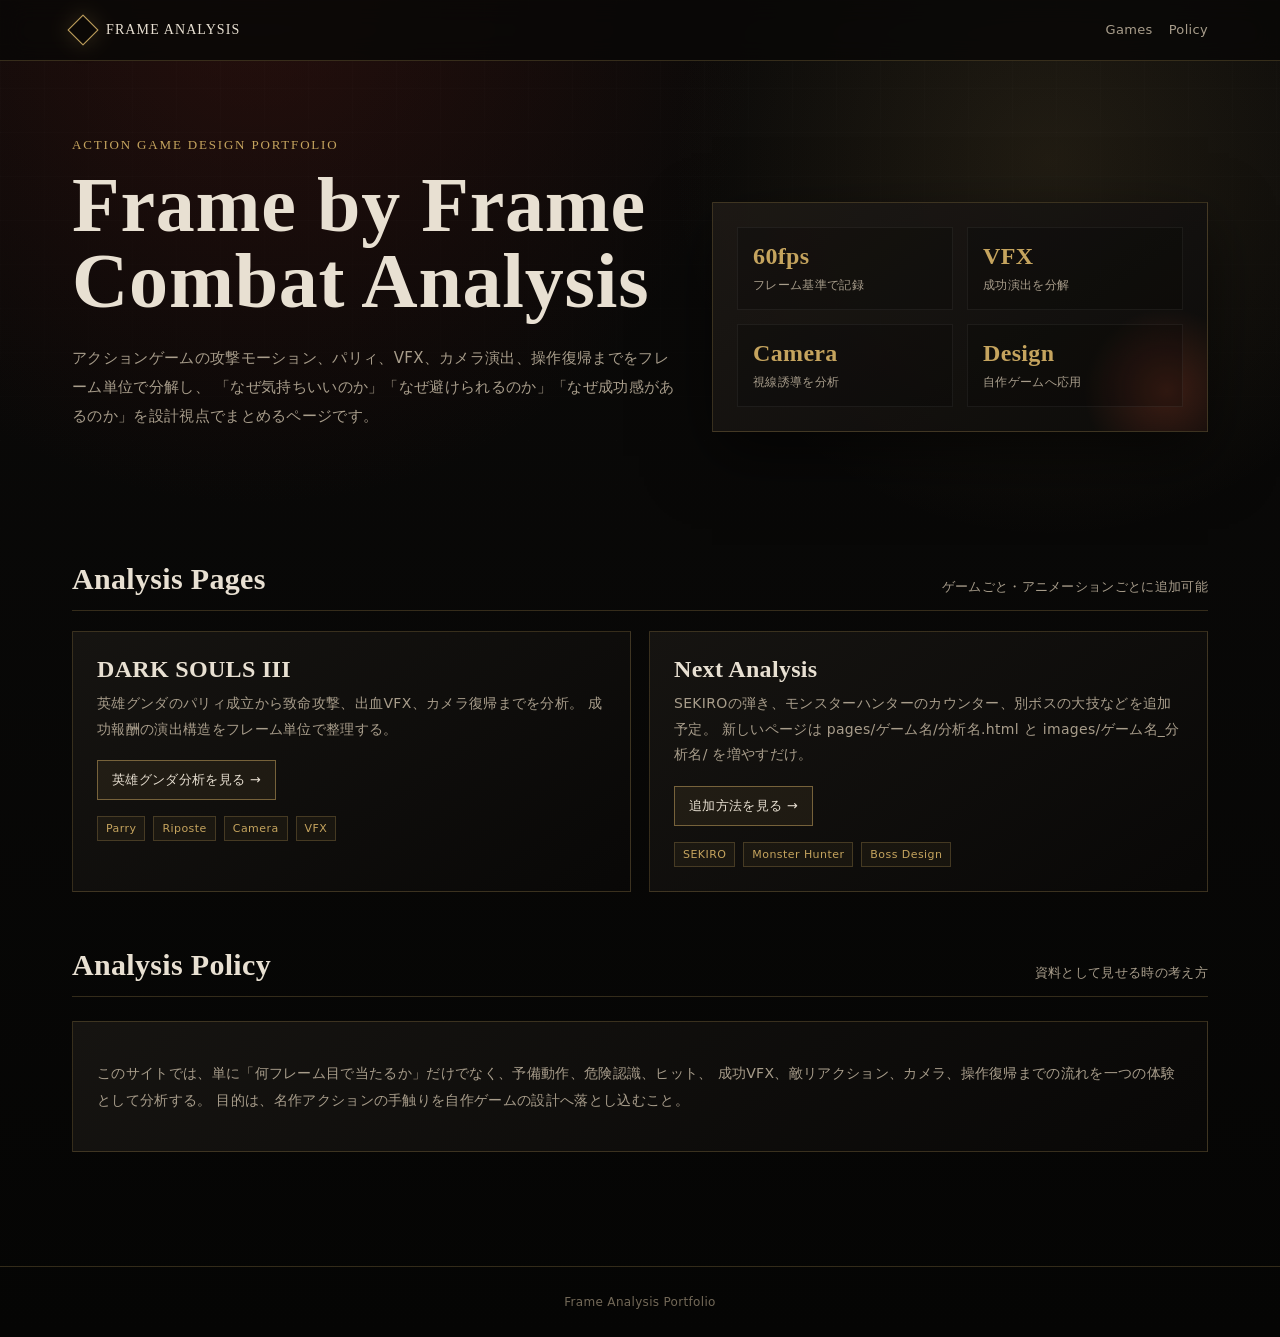
==== index.html @ ce4fad49 "first commit" ====
<!doctype html>
<html lang="ja">
<head>
  <meta charset="utf-8">
  <meta name="viewport" content="width=device-width, initial-scale=1">
  <title>Action Game Frame Analysis</title>
  <meta name="description" content="アクションゲームの攻撃・パリィ・VFX・カメラ演出をフレーム単位で分析するポートフォリオ。">
  <link rel="stylesheet" href="assets/css/style.css">
</head>
<body>
  <header class="site-header">
    <div class="header-inner">
      <a class="brand" href="index.html"><span class="brand-mark"></span><span>Frame Analysis</span></a>
      <nav class="nav">
        <a href="#games">Games</a>
        <a href="#policy">Policy</a>
      </nav>
    </div>
  </header>

  <section class="hero">
    <div>
      <div class="eyebrow">Action Game Design Portfolio</div>
      <h1>Frame by Frame<br>Combat Analysis</h1>
      <p class="hero-lead">
        アクションゲームの攻撃モーション、パリィ、VFX、カメラ演出、操作復帰までをフレーム単位で分解し、
        「なぜ気持ちいいのか」「なぜ避けられるのか」「なぜ成功感があるのか」を設計視点でまとめるページです。
      </p>
    </div>
    <aside class="hero-card">
      <div class="stat-grid">
        <div class="stat"><strong>60fps</strong><span>フレーム基準で記録</span></div>
        <div class="stat"><strong>VFX</strong><span>成功演出を分解</span></div>
        <div class="stat"><strong>Camera</strong><span>視線誘導を分析</span></div>
        <div class="stat"><strong>Design</strong><span>自作ゲームへ応用</span></div>
      </div>
    </aside>
  </section>

  <main class="main">
    <div class="section-head" id="games">
      <h2>Analysis Pages</h2>
      <p>ゲームごと・アニメーションごとに追加可能</p>
    </div>

    <div class="game-grid">
      <article class="game-card">
        <h3>DARK SOULS III</h3>
        <p>
          英雄グンダのパリィ成立から致命攻撃、出血VFX、カメラ復帰までを分析。
          成功報酬の演出構造をフレーム単位で整理する。
        </p>
        <a class="button" href="pages/ds3/gundyr-parry.html">英雄グンダ分析を見る →</a>
        <div class="tag-row">
          <span class="tag">Parry</span>
          <span class="tag">Riposte</span>
          <span class="tag">Camera</span>
          <span class="tag">VFX</span>
        </div>
      </article>

      <article class="game-card">
        <h3>Next Analysis</h3>
        <p>
          SEKIROの弾き、モンスターハンターのカウンター、別ボスの大技などを追加予定。
          新しいページは pages/ゲーム名/分析名.html と images/ゲーム名_分析名/ を増やすだけ。
        </p>
        <a class="button" href="README.md">追加方法を見る →</a>
        <div class="tag-row">
          <span class="tag">SEKIRO</span>
          <span class="tag">Monster Hunter</span>
          <span class="tag">Boss Design</span>
        </div>
      </article>
    </div>

    <div class="section-head" id="policy">
      <h2>Analysis Policy</h2>
      <p>資料として見せる時の考え方</p>
    </div>

    <div class="summary-panel">
      <p>
        このサイトでは、単に「何フレーム目で当たるか」だけでなく、予備動作、危険認識、ヒット、
        成功VFX、敵リアクション、カメラ、操作復帰までの流れを一つの体験として分析する。
        目的は、名作アクションの手触りを自作ゲームの設計へ落とし込むこと。
      </p>
    </div>
  </main>

  <footer class="footer">
    Frame Analysis Portfolio
  </footer>
  <script src="assets/js/main.js"></script>
</body>
</html>
---- assets/css/style.css ----
:root {
  --bg: #090807;
  --bg-soft: #11100e;
  --panel: #171512;
  --panel-2: #1e1a16;
  --line: rgba(197, 164, 94, .24);
  --line-strong: rgba(197, 164, 94, .52);
  --text: #e8e0d2;
  --muted: #a89d8b;
  --faint: #736958;
  --gold: #c5a45e;
  --ember: #b44a2c;
  --red: #6f1e18;
  --shadow: rgba(0,0,0,.55);
  --max: 1180px;
}

* {
  box-sizing: border-box;
}

html {
  scroll-behavior: smooth;
}

body {
  margin: 0;
  background:
    radial-gradient(circle at 20% 0%, rgba(111, 30, 24, .26), transparent 30%),
    radial-gradient(circle at 82% 12%, rgba(197, 164, 94, .12), transparent 24%),
    linear-gradient(180deg, #0b0a09 0%, #050504 100%);
  color: var(--text);
  font-family:
    "Yu Gothic", "Yu Gothic UI", "Hiragino Kaku Gothic ProN",
    "Meiryo", system-ui, -apple-system, BlinkMacSystemFont, sans-serif;
  letter-spacing: .02em;
}

body::before {
  content: "";
  position: fixed;
  inset: 0;
  pointer-events: none;
  background:
    linear-gradient(rgba(255,255,255,.018) 1px, transparent 1px),
    linear-gradient(90deg, rgba(255,255,255,.014) 1px, transparent 1px);
  background-size: 44px 44px;
  mask-image: linear-gradient(to bottom, rgba(0,0,0,.75), transparent 80%);
}

a {
  color: inherit;
  text-decoration: none;
}

img {
  display: block;
  width: 100%;
  height: auto;
}

.site-header {
  position: sticky;
  top: 0;
  z-index: 20;
  border-bottom: 1px solid var(--line);
  background: rgba(9, 8, 7, .84);
  backdrop-filter: blur(12px);
}

.header-inner {
  max-width: var(--max);
  margin: 0 auto;
  padding: 14px 22px;
  display: flex;
  align-items: center;
  justify-content: space-between;
  gap: 18px;
}

.brand {
  display: flex;
  align-items: center;
  gap: 12px;
  font-family: Georgia, "Times New Roman", serif;
  letter-spacing: .08em;
  text-transform: uppercase;
  font-size: 14px;
}

.brand-mark {
  width: 22px;
  height: 22px;
  border: 1px solid var(--gold);
  transform: rotate(45deg);
  box-shadow: 0 0 22px rgba(197, 164, 94, .22);
}

.nav {
  display: flex;
  gap: 16px;
  color: var(--muted);
  font-size: 13px;
}

.nav a {
  padding: 8px 0;
  border-bottom: 1px solid transparent;
}

.nav a:hover {
  color: var(--text);
  border-color: var(--gold);
}

.hero {
  max-width: var(--max);
  margin: 0 auto;
  padding: 76px 22px 48px;
  display: grid;
  grid-template-columns: 1.1fr .9fr;
  gap: 34px;
  align-items: end;
}

.eyebrow {
  color: var(--gold);
  text-transform: uppercase;
  font-family: Georgia, "Times New Roman", serif;
  letter-spacing: .14em;
  font-size: 13px;
  margin-bottom: 14px;
}

h1, h2, h3 {
  margin: 0;
  font-weight: 700;
}

h1 {
  font-family: Georgia, "Times New Roman", serif;
  font-size: clamp(38px, 7vw, 78px);
  line-height: .98;
  letter-spacing: .01em;
}

.hero-lead {
  margin: 24px 0 0;
  color: var(--muted);
  line-height: 1.95;
  max-width: 650px;
  font-size: 15px;
}

.hero-card {
  border: 1px solid var(--line);
  background:
    linear-gradient(145deg, rgba(30, 26, 22, .92), rgba(12, 11, 10, .92));
  padding: 24px;
  box-shadow: 0 24px 60px var(--shadow);
  position: relative;
  overflow: hidden;
}

.hero-card::after {
  content: "";
  position: absolute;
  right: -50px;
  bottom: -50px;
  width: 180px;
  height: 180px;
  background: radial-gradient(circle, rgba(180, 74, 44, .28), transparent 65%);
}

.stat-grid {
  display: grid;
  grid-template-columns: 1fr 1fr;
  gap: 14px;
  position: relative;
  z-index: 1;
}

.stat {
  padding: 15px;
  border: 1px solid rgba(255,255,255,.06);
  background: rgba(0,0,0,.22);
}

.stat strong {
  display: block;
  font-family: Georgia, "Times New Roman", serif;
  color: var(--gold);
  font-size: 24px;
  margin-bottom: 4px;
}

.stat span {
  color: var(--muted);
  font-size: 12px;
}

.main {
  max-width: var(--max);
  margin: 0 auto;
  padding: 26px 22px 90px;
}

.section-head {
  display: flex;
  align-items: end;
  justify-content: space-between;
  gap: 20px;
  margin: 56px 0 20px;
  border-bottom: 1px solid var(--line);
  padding-bottom: 14px;
}

.section-head h2 {
  font-family: Georgia, "Times New Roman", serif;
  font-size: 30px;
}

.section-head p {
  margin: 0;
  color: var(--muted);
  font-size: 13px;
}

.game-grid {
  display: grid;
  grid-template-columns: repeat(2, minmax(0, 1fr));
  gap: 18px;
}

.game-card {
  border: 1px solid var(--line);
  background: linear-gradient(145deg, rgba(23,21,18,.95), rgba(9,8,7,.95));
  padding: 24px;
  transition: transform .18s ease, border-color .18s ease, background .18s ease;
}

.game-card:hover {
  transform: translateY(-2px);
  border-color: var(--line-strong);
  background: linear-gradient(145deg, rgba(32,27,21,.98), rgba(10,9,8,.98));
}

.game-card h3 {
  font-family: Georgia, "Times New Roman", serif;
  font-size: 24px;
  margin-bottom: 8px;
}

.game-card p {
  color: var(--muted);
  line-height: 1.85;
  margin: 0 0 18px;
  font-size: 14px;
}

.tag-row {
  display: flex;
  flex-wrap: wrap;
  gap: 8px;
  margin: 16px 0 0;
}

.tag {
  border: 1px solid rgba(197,164,94,.25);
  color: var(--gold);
  background: rgba(197,164,94,.06);
  font-size: 11px;
  padding: 5px 8px;
  letter-spacing: .04em;
}

.button {
  display: inline-flex;
  align-items: center;
  gap: 8px;
  color: var(--text);
  border: 1px solid var(--line-strong);
  padding: 10px 14px;
  background: rgba(197,164,94,.08);
  font-size: 13px;
}

.button:hover {
  background: rgba(197,164,94,.14);
}

.breadcrumb {
  max-width: var(--max);
  margin: 0 auto;
  padding: 20px 22px 0;
  color: var(--faint);
  font-size: 12px;
}

.breadcrumb a {
  color: var(--muted);
}

.page-title {
  max-width: var(--max);
  margin: 0 auto;
  padding: 52px 22px 32px;
}

.page-title h1 {
  max-width: 980px;
}

.page-summary {
  margin-top: 22px;
  color: var(--muted);
  line-height: 1.95;
  max-width: 860px;
}

.summary-panel {
  border: 1px solid var(--line);
  background: linear-gradient(145deg, rgba(23,21,18,.95), rgba(9,8,7,.94));
  padding: 24px;
  margin: 24px 0;
}

.summary-panel h2 {
  font-family: Georgia, "Times New Roman", serif;
  font-size: 26px;
  margin-bottom: 14px;
}

.summary-panel p,
.summary-panel li {
  color: var(--muted);
  line-height: 1.9;
  font-size: 14px;
}

.summary-panel ul {
  margin: 12px 0 0;
  padding-left: 20px;
}

.timeline-nav {
  display: flex;
  flex-wrap: wrap;
  gap: 8px;
  margin: 20px 0 34px;
}

.timeline-nav a {
  color: var(--muted);
  border: 1px solid var(--line);
  padding: 8px 10px;
  font-size: 12px;
  background: rgba(0,0,0,.2);
}

.timeline-nav a:hover {
  color: var(--text);
  border-color: var(--gold);
}

.analysis-section {
  margin-top: 56px;
}

.analysis-section > h2 {
  font-family: Georgia, "Times New Roman", serif;
  font-size: 32px;
  padding-bottom: 14px;
  border-bottom: 1px solid var(--line);
}

.section-lead {
  color: var(--muted);
  line-height: 1.9;
  max-width: 900px;
  margin: 14px 0 24px;
  font-size: 14px;
}

.frame-list {
  display: grid;
  gap: 18px;
}

.frame-card {
  display: grid;
  grid-template-columns: 1.15fr .85fr;
  gap: 0;
  border: 1px solid var(--line);
  background: rgba(13,12,10,.88);
  box-shadow: 0 18px 45px rgba(0,0,0,.28);
}

.frame-card:nth-child(even) {
  grid-template-columns: .85fr 1.15fr;
}

.frame-card:nth-child(even) .frame-image {
  order: 2;
}

.frame-card:nth-child(even) .frame-text {
  order: 1;
}

.frame-image {
  background: #020202;
  min-height: 260px;
  display: flex;
  align-items: center;
}

.frame-image img {
  aspect-ratio: 16 / 9;
  object-fit: cover;
  border-right: 1px solid rgba(255,255,255,.06);
}

.frame-card:nth-child(even) .frame-image img {
  border-right: none;
  border-left: 1px solid rgba(255,255,255,.06);
}

.frame-text {
  padding: 22px;
  display: flex;
  flex-direction: column;
  justify-content: center;
}

.frame-no {
  color: var(--gold);
  font-family: Georgia, "Times New Roman", serif;
  letter-spacing: .08em;
  font-size: 14px;
  margin-bottom: 8px;
}

.frame-text h3 {
  font-size: 22px;
  margin-bottom: 10px;
}

.frame-text p {
  color: var(--muted);
  line-height: 1.85;
  margin: 0;
  font-size: 14px;
}

.frame-meta {
  margin-top: 16px;
  color: var(--faint);
  font-size: 11px;
  word-break: break-all;
}

.note-box {
  border-left: 2px solid var(--gold);
  background: rgba(197,164,94,.06);
  padding: 16px 18px;
  margin: 24px 0;
  color: var(--muted);
  line-height: 1.9;
  font-size: 14px;
}

.compare-table {
  width: 100%;
  border-collapse: collapse;
  margin: 22px 0;
  overflow: hidden;
  border: 1px solid var(--line);
  font-size: 14px;
}

.compare-table th,
.compare-table td {
  border-bottom: 1px solid rgba(197,164,94,.14);
  padding: 12px 14px;
  vertical-align: top;
}

.compare-table th {
  text-align: left;
  color: var(--gold);
  background: rgba(197,164,94,.08);
  font-weight: 700;
}

.compare-table td {
  color: var(--muted);
}

.footer {
  border-top: 1px solid var(--line);
  padding: 28px 22px;
  color: var(--faint);
  text-align: center;
  font-size: 12px;
}

@media (max-width: 860px) {
  .hero {
    grid-template-columns: 1fr;
    padding-top: 50px;
  }

  .game-grid,
  .frame-card,
  .frame-card:nth-child(even) {
    grid-template-columns: 1fr;
  }

  .frame-card:nth-child(even) .frame-image,
  .frame-card:nth-child(even) .frame-text {
    order: initial;
  }

  .frame-image img,
  .frame-card:nth-child(even) .frame-image img {
    border: none;
  }

  .section-head {
    align-items: start;
    flex-direction: column;
  }

  .nav {
    display: none;
  }
}
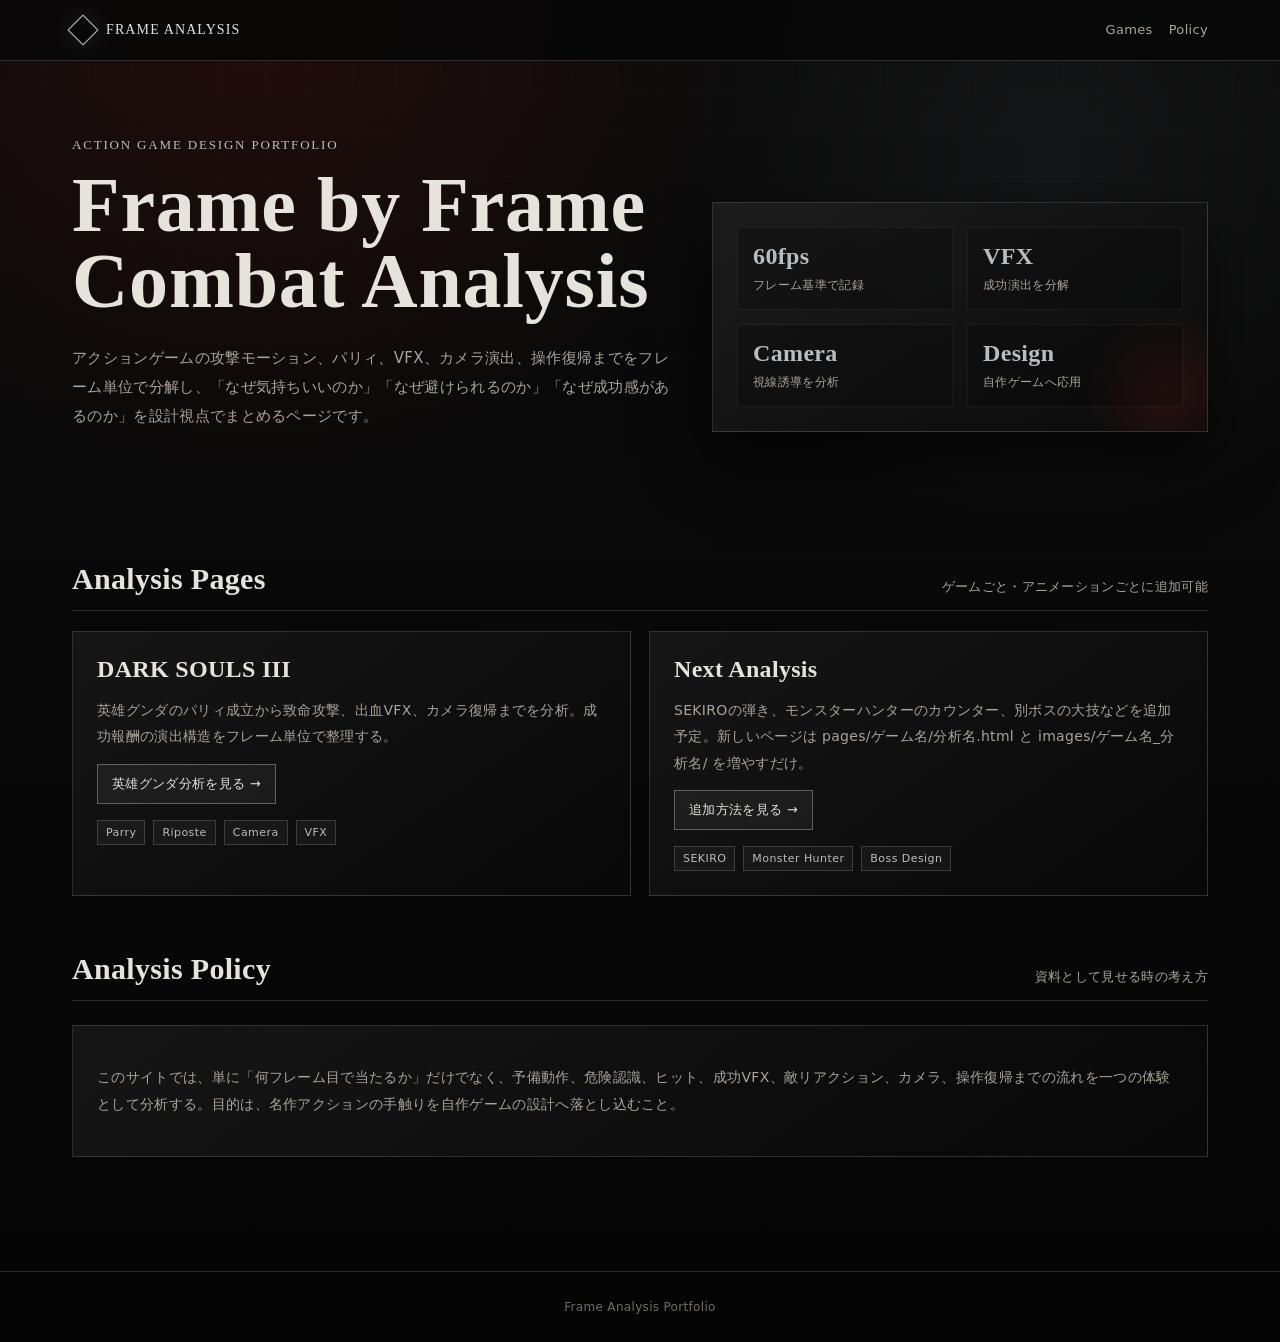
==== commit fe687ab5: "UI大幅変更" ====
--- a/index.html
+++ b/index.html
@@ -1,96 +1,25 @@
 <!doctype html>
 <html lang="ja">
 <head>
-  <meta charset="utf-8">
-  <meta name="viewport" content="width=device-width, initial-scale=1">
+  <meta charset="utf-8"><meta name="viewport" content="width=device-width, initial-scale=1">
   <title>Action Game Frame Analysis</title>
   <meta name="description" content="アクションゲームの攻撃・パリィ・VFX・カメラ演出をフレーム単位で分析するポートフォリオ。">
   <link rel="stylesheet" href="assets/css/style.css">
 </head>
 <body>
-  <header class="site-header">
-    <div class="header-inner">
-      <a class="brand" href="index.html"><span class="brand-mark"></span><span>Frame Analysis</span></a>
-      <nav class="nav">
-        <a href="#games">Games</a>
-        <a href="#policy">Policy</a>
-      </nav>
-    </div>
-  </header>
-
-  <section class="hero">
-    <div>
-      <div class="eyebrow">Action Game Design Portfolio</div>
-      <h1>Frame by Frame<br>Combat Analysis</h1>
-      <p class="hero-lead">
-        アクションゲームの攻撃モーション、パリィ、VFX、カメラ演出、操作復帰までをフレーム単位で分解し、
-        「なぜ気持ちいいのか」「なぜ避けられるのか」「なぜ成功感があるのか」を設計視点でまとめるページです。
-      </p>
-    </div>
-    <aside class="hero-card">
-      <div class="stat-grid">
-        <div class="stat"><strong>60fps</strong><span>フレーム基準で記録</span></div>
-        <div class="stat"><strong>VFX</strong><span>成功演出を分解</span></div>
-        <div class="stat"><strong>Camera</strong><span>視線誘導を分析</span></div>
-        <div class="stat"><strong>Design</strong><span>自作ゲームへ応用</span></div>
-      </div>
-    </aside>
-  </section>
-
-  <main class="main">
-    <div class="section-head" id="games">
-      <h2>Analysis Pages</h2>
-      <p>ゲームごと・アニメーションごとに追加可能</p>
-    </div>
-
-    <div class="game-grid">
-      <article class="game-card">
-        <h3>DARK SOULS III</h3>
-        <p>
-          英雄グンダのパリィ成立から致命攻撃、出血VFX、カメラ復帰までを分析。
-          成功報酬の演出構造をフレーム単位で整理する。
-        </p>
-        <a class="button" href="pages/ds3/gundyr-parry.html">英雄グンダ分析を見る →</a>
-        <div class="tag-row">
-          <span class="tag">Parry</span>
-          <span class="tag">Riposte</span>
-          <span class="tag">Camera</span>
-          <span class="tag">VFX</span>
-        </div>
-      </article>
-
-      <article class="game-card">
-        <h3>Next Analysis</h3>
-        <p>
-          SEKIROの弾き、モンスターハンターのカウンター、別ボスの大技などを追加予定。
-          新しいページは pages/ゲーム名/分析名.html と images/ゲーム名_分析名/ を増やすだけ。
-        </p>
-        <a class="button" href="README.md">追加方法を見る →</a>
-        <div class="tag-row">
-          <span class="tag">SEKIRO</span>
-          <span class="tag">Monster Hunter</span>
-          <span class="tag">Boss Design</span>
-        </div>
-      </article>
-    </div>
-
-    <div class="section-head" id="policy">
-      <h2>Analysis Policy</h2>
-      <p>資料として見せる時の考え方</p>
-    </div>
-
-    <div class="summary-panel">
-      <p>
-        このサイトでは、単に「何フレーム目で当たるか」だけでなく、予備動作、危険認識、ヒット、
-        成功VFX、敵リアクション、カメラ、操作復帰までの流れを一つの体験として分析する。
-        目的は、名作アクションの手触りを自作ゲームの設計へ落とし込むこと。
-      </p>
-    </div>
-  </main>
-
-  <footer class="footer">
-    Frame Analysis Portfolio
-  </footer>
-  <script src="assets/js/main.js"></script>
-</body>
-</html>
+<header class="site-header"><div class="header-inner"><a class="brand" href="index.html"><span class="brand-mark"></span><span>Frame Analysis</span></a><nav class="nav"><a href="#games">Games</a><a href="#policy">Policy</a></nav></div></header>
+<section class="hero">
+  <div><div class="eyebrow">Action Game Design Portfolio</div><h1>Frame by Frame<br>Combat Analysis</h1>
+  <p class="hero-lead">アクションゲームの攻撃モーション、パリィ、VFX、カメラ演出、操作復帰までをフレーム単位で分解し、「なぜ気持ちいいのか」「なぜ避けられるのか」「なぜ成功感があるのか」を設計視点でまとめるページです。</p></div>
+  <aside class="hero-card"><div class="stat-grid"><div class="stat"><strong>60fps</strong><span>フレーム基準で記録</span></div><div class="stat"><strong>VFX</strong><span>成功演出を分解</span></div><div class="stat"><strong>Camera</strong><span>視線誘導を分析</span></div><div class="stat"><strong>Design</strong><span>自作ゲームへ応用</span></div></div></aside>
+</section>
+<main class="main">
+  <div class="section-head" id="games"><h2>Analysis Pages</h2><p>ゲームごと・アニメーションごとに追加可能</p></div>
+  <div class="game-grid">
+    <article class="game-card"><h3>DARK SOULS III</h3><p>英雄グンダのパリィ成立から致命攻撃、出血VFX、カメラ復帰までを分析。成功報酬の演出構造をフレーム単位で整理する。</p><a class="button" href="pages/ds3/gundyr-parry.html">英雄グンダ分析を見る →</a><div class="tag-row"><span class="tag">Parry</span><span class="tag">Riposte</span><span class="tag">Camera</span><span class="tag">VFX</span></div></article>
+    <article class="game-card"><h3>Next Analysis</h3><p>SEKIROの弾き、モンスターハンターのカウンター、別ボスの大技などを追加予定。新しいページは pages/ゲーム名/分析名.html と images/ゲーム名_分析名/ を増やすだけ。</p><a class="button" href="README.md">追加方法を見る →</a><div class="tag-row"><span class="tag">SEKIRO</span><span class="tag">Monster Hunter</span><span class="tag">Boss Design</span></div></article>
+  </div>
+  <div class="section-head" id="policy"><h2>Analysis Policy</h2><p>資料として見せる時の考え方</p></div>
+  <div class="summary-panel"><p>このサイトでは、単に「何フレーム目で当たるか」だけでなく、予備動作、危険認識、ヒット、成功VFX、敵リアクション、カメラ、操作復帰までの流れを一つの体験として分析する。目的は、名作アクションの手触りを自作ゲームの設計へ落とし込むこと。</p></div>
+</main><footer class="footer">Frame Analysis Portfolio</footer><script src="assets/js/main.js"></script>
+</body></html>
--- a/assets/css/style.css
+++ b/assets/css/style.css
@@ -1,42 +1,32 @@
 
 :root {
-  --bg: #090807;
-  --bg-soft: #11100e;
-  --panel: #171512;
-  --panel-2: #1e1a16;
-  --line: rgba(197, 164, 94, .24);
-  --line-strong: rgba(197, 164, 94, .52);
-  --text: #e8e0d2;
-  --muted: #a89d8b;
-  --faint: #736958;
-  --gold: #c5a45e;
-  --ember: #b44a2c;
-  --red: #6f1e18;
-  --shadow: rgba(0,0,0,.55);
+  --bg: #080808;
+  --bg-soft: #101010;
+  --panel: #171717;
+  --panel-2: #202020;
+  --line: rgba(165, 170, 174, .22);
+  --line-strong: rgba(190, 198, 204, .40);
+  --text: #e6e2dc;
+  --muted: #aaa39a;
+  --faint: #716b64;
+  --steel: #b8bdc1;
+  --ember: #8d2f2a;
+  --red: #5e1714;
+  --shadow: rgba(0,0,0,.58);
   --max: 1180px;
 }
-
-* {
-  box-sizing: border-box;
-}
-
-html {
-  scroll-behavior: smooth;
-}
-
+* { box-sizing: border-box; }
+html { scroll-behavior: smooth; }
 body {
   margin: 0;
   background:
-    radial-gradient(circle at 20% 0%, rgba(111, 30, 24, .26), transparent 30%),
-    radial-gradient(circle at 82% 12%, rgba(197, 164, 94, .12), transparent 24%),
-    linear-gradient(180deg, #0b0a09 0%, #050504 100%);
+    radial-gradient(circle at 20% 0%, rgba(95, 22, 18, .28), transparent 30%),
+    radial-gradient(circle at 82% 12%, rgba(120, 130, 140, .10), transparent 24%),
+    linear-gradient(180deg, #0b0b0b 0%, #050505 100%);
   color: var(--text);
-  font-family:
-    "Yu Gothic", "Yu Gothic UI", "Hiragino Kaku Gothic ProN",
-    "Meiryo", system-ui, -apple-system, BlinkMacSystemFont, sans-serif;
+  font-family: "Yu Gothic", "Yu Gothic UI", "Hiragino Kaku Gothic ProN", "Meiryo", system-ui, sans-serif;
   letter-spacing: .02em;
 }
-
 body::before {
   content: "";
   position: fixed;
@@ -46,494 +36,147 @@
     linear-gradient(rgba(255,255,255,.018) 1px, transparent 1px),
     linear-gradient(90deg, rgba(255,255,255,.014) 1px, transparent 1px);
   background-size: 44px 44px;
-  mask-image: linear-gradient(to bottom, rgba(0,0,0,.75), transparent 80%);
+  mask-image: linear-gradient(to bottom, rgba(0,0,0,.72), transparent 80%);
 }
-
-a {
-  color: inherit;
-  text-decoration: none;
-}
-
-img {
-  display: block;
-  width: 100%;
-  height: auto;
-}
-
+a { color: inherit; text-decoration: none; }
+img { display: block; width: 100%; height: auto; }
 .site-header {
-  position: sticky;
-  top: 0;
-  z-index: 20;
+  position: sticky; top: 0; z-index: 20;
   border-bottom: 1px solid var(--line);
-  background: rgba(9, 8, 7, .84);
+  background: rgba(8, 8, 8, .86);
   backdrop-filter: blur(12px);
 }
-
 .header-inner {
-  max-width: var(--max);
-  margin: 0 auto;
-  padding: 14px 22px;
-  display: flex;
-  align-items: center;
-  justify-content: space-between;
-  gap: 18px;
+  max-width: var(--max); margin: 0 auto; padding: 14px 22px;
+  display: flex; align-items: center; justify-content: space-between; gap: 18px;
 }
-
 .brand {
-  display: flex;
-  align-items: center;
-  gap: 12px;
+  display: flex; align-items: center; gap: 12px;
   font-family: Georgia, "Times New Roman", serif;
-  letter-spacing: .08em;
-  text-transform: uppercase;
-  font-size: 14px;
+  letter-spacing: .08em; text-transform: uppercase; font-size: 14px;
 }
-
 .brand-mark {
-  width: 22px;
-  height: 22px;
-  border: 1px solid var(--gold);
+  width: 22px; height: 22px; border: 1px solid var(--steel);
   transform: rotate(45deg);
-  box-shadow: 0 0 22px rgba(197, 164, 94, .22);
+  box-shadow: 0 0 22px rgba(180, 190, 198, .14);
 }
-
-.nav {
-  display: flex;
-  gap: 16px;
-  color: var(--muted);
-  font-size: 13px;
+.nav { display: flex; gap: 16px; color: var(--muted); font-size: 13px; }
+.nav a { padding: 8px 0; border-bottom: 1px solid transparent; }
+.nav a:hover { color: var(--text); border-color: var(--steel); }
+.hero {
+  max-width: var(--max); margin: 0 auto; padding: 76px 22px 48px;
+  display: grid; grid-template-columns: 1.1fr .9fr; gap: 34px; align-items: end;
 }
-
-.nav a {
-  padding: 8px 0;
-  border-bottom: 1px solid transparent;
+.eyebrow {
+  color: var(--steel); text-transform: uppercase;
+  font-family: Georgia, "Times New Roman", serif;
+  letter-spacing: .14em; font-size: 13px; margin-bottom: 14px;
 }
-
-.nav a:hover {
-  color: var(--text);
-  border-color: var(--gold);
-}
-
-.hero {
-  max-width: var(--max);
-  margin: 0 auto;
-  padding: 76px 22px 48px;
-  display: grid;
-  grid-template-columns: 1.1fr .9fr;
-  gap: 34px;
-  align-items: end;
-}
-
-.eyebrow {
-  color: var(--gold);
-  text-transform: uppercase;
-  font-family: Georgia, "Times New Roman", serif;
-  letter-spacing: .14em;
-  font-size: 13px;
-  margin-bottom: 14px;
-}
-
-h1, h2, h3 {
-  margin: 0;
-  font-weight: 700;
-}
-
+h1, h2, h3 { margin: 0; font-weight: 700; }
 h1 {
   font-family: Georgia, "Times New Roman", serif;
-  font-size: clamp(38px, 7vw, 78px);
-  line-height: .98;
-  letter-spacing: .01em;
+  font-size: clamp(38px, 7vw, 78px); line-height: .98; letter-spacing: .01em;
 }
-
-.hero-lead {
-  margin: 24px 0 0;
-  color: var(--muted);
-  line-height: 1.95;
-  max-width: 650px;
-  font-size: 15px;
+.hero-lead, .page-summary, .section-lead {
+  color: var(--muted); line-height: 1.95; font-size: 15px;
 }
-
+.hero-lead { margin: 24px 0 0; max-width: 650px; }
 .hero-card {
   border: 1px solid var(--line);
-  background:
-    linear-gradient(145deg, rgba(30, 26, 22, .92), rgba(12, 11, 10, .92));
+  background: linear-gradient(145deg, rgba(30,30,30,.92), rgba(10,10,10,.92));
+  padding: 24px; box-shadow: 0 24px 60px var(--shadow); position: relative; overflow: hidden;
+}
+.hero-card::after {
+  content: ""; position: absolute; right: -50px; bottom: -50px; width: 180px; height: 180px;
+  background: radial-gradient(circle, rgba(120,35,32,.28), transparent 65%);
+}
+.stat-grid { display: grid; grid-template-columns: 1fr 1fr; gap: 14px; position: relative; z-index: 1; }
+.stat { padding: 15px; border: 1px solid rgba(255,255,255,.06); background: rgba(0,0,0,.22); }
+.stat strong { display: block; font-family: Georgia, "Times New Roman", serif; color: var(--steel); font-size: 24px; margin-bottom: 4px; }
+.stat span { color: var(--muted); font-size: 12px; }
+.main { max-width: var(--max); margin: 0 auto; padding: 26px 22px 90px; }
+.section-head {
+  display: flex; align-items: end; justify-content: space-between; gap: 20px;
+  margin: 56px 0 20px; border-bottom: 1px solid var(--line); padding-bottom: 14px;
+}
+.section-head h2, .summary-panel h2, .analysis-section > h2 {
+  font-family: Georgia, "Times New Roman", serif;
+}
+.section-head h2 { font-size: 30px; }
+.section-head p { margin: 0; color: var(--muted); font-size: 13px; }
+.game-grid { display: grid; grid-template-columns: repeat(2, minmax(0, 1fr)); gap: 18px; }
+.game-card, .summary-panel {
+  border: 1px solid var(--line);
+  background: linear-gradient(145deg, rgba(23,23,23,.95), rgba(8,8,8,.95));
   padding: 24px;
-  box-shadow: 0 24px 60px var(--shadow);
-  position: relative;
-  overflow: hidden;
 }
-
-.hero-card::after {
-  content: "";
-  position: absolute;
-  right: -50px;
-  bottom: -50px;
-  width: 180px;
-  height: 180px;
-  background: radial-gradient(circle, rgba(180, 74, 44, .28), transparent 65%);
+.game-card { transition: transform .18s ease, border-color .18s ease, background .18s ease; }
+.game-card:hover { transform: translateY(-2px); border-color: var(--line-strong); }
+.game-card h3 { font-family: Georgia, "Times New Roman", serif; font-size: 24px; margin-bottom: 8px; }
+.game-card p, .summary-panel p, .summary-panel li {
+  color: var(--muted); line-height: 1.9; font-size: 14px;
 }
-
-.stat-grid {
-  display: grid;
-  grid-template-columns: 1fr 1fr;
-  gap: 14px;
-  position: relative;
-  z-index: 1;
+.tag-row { display: flex; flex-wrap: wrap; gap: 8px; margin: 16px 0 0; }
+.tag {
+  border: 1px solid rgba(165,170,174,.25); color: var(--steel);
+  background: rgba(165,170,174,.06); font-size: 11px; padding: 5px 8px; letter-spacing: .04em;
 }
-
-.stat {
-  padding: 15px;
-  border: 1px solid rgba(255,255,255,.06);
-  background: rgba(0,0,0,.22);
+.button {
+  display: inline-flex; color: var(--text); border: 1px solid var(--line-strong);
+  padding: 10px 14px; background: rgba(165,170,174,.08); font-size: 13px;
 }
-
-.stat strong {
-  display: block;
-  font-family: Georgia, "Times New Roman", serif;
-  color: var(--gold);
-  font-size: 24px;
-  margin-bottom: 4px;
+.button:hover { background: rgba(165,170,174,.14); }
+.breadcrumb { max-width: var(--max); margin: 0 auto; padding: 20px 22px 0; color: var(--faint); font-size: 12px; }
+.breadcrumb a { color: var(--muted); }
+.page-title { max-width: var(--max); margin: 0 auto; padding: 52px 22px 32px; }
+.page-title h1 { max-width: 980px; }
+.page-summary { margin-top: 22px; max-width: 900px; }
+.summary-panel { margin: 24px 0; }
+.summary-panel h2 { font-size: 26px; margin-bottom: 14px; }
+.summary-panel ul { margin: 12px 0 0; padding-left: 20px; }
+.timeline-nav { display: flex; flex-wrap: wrap; gap: 8px; margin: 20px 0 34px; }
+.timeline-nav a {
+  color: var(--muted); border: 1px solid var(--line); padding: 8px 10px;
+  font-size: 12px; background: rgba(0,0,0,.2);
 }
-
-.stat span {
-  color: var(--muted);
-  font-size: 12px;
-}
-
-.main {
-  max-width: var(--max);
-  margin: 0 auto;
-  padding: 26px 22px 90px;
-}
-
-.section-head {
-  display: flex;
-  align-items: end;
-  justify-content: space-between;
-  gap: 20px;
-  margin: 56px 0 20px;
-  border-bottom: 1px solid var(--line);
-  padding-bottom: 14px;
-}
-
-.section-head h2 {
-  font-family: Georgia, "Times New Roman", serif;
-  font-size: 30px;
-}
-
-.section-head p {
-  margin: 0;
-  color: var(--muted);
-  font-size: 13px;
-}
-
-.game-grid {
-  display: grid;
-  grid-template-columns: repeat(2, minmax(0, 1fr));
-  gap: 18px;
-}
-
-.game-card {
-  border: 1px solid var(--line);
-  background: linear-gradient(145deg, rgba(23,21,18,.95), rgba(9,8,7,.95));
-  padding: 24px;
-  transition: transform .18s ease, border-color .18s ease, background .18s ease;
-}
-
-.game-card:hover {
-  transform: translateY(-2px);
-  border-color: var(--line-strong);
-  background: linear-gradient(145deg, rgba(32,27,21,.98), rgba(10,9,8,.98));
-}
-
-.game-card h3 {
-  font-family: Georgia, "Times New Roman", serif;
-  font-size: 24px;
-  margin-bottom: 8px;
-}
-
-.game-card p {
-  color: var(--muted);
-  line-height: 1.85;
-  margin: 0 0 18px;
-  font-size: 14px;
-}
-
-.tag-row {
-  display: flex;
-  flex-wrap: wrap;
-  gap: 8px;
-  margin: 16px 0 0;
-}
-
-.tag {
-  border: 1px solid rgba(197,164,94,.25);
-  color: var(--gold);
-  background: rgba(197,164,94,.06);
-  font-size: 11px;
-  padding: 5px 8px;
-  letter-spacing: .04em;
-}
-
-.button {
-  display: inline-flex;
-  align-items: center;
-  gap: 8px;
-  color: var(--text);
-  border: 1px solid var(--line-strong);
-  padding: 10px 14px;
-  background: rgba(197,164,94,.08);
-  font-size: 13px;
-}
-
-.button:hover {
-  background: rgba(197,164,94,.14);
-}
-
-.breadcrumb {
-  max-width: var(--max);
-  margin: 0 auto;
-  padding: 20px 22px 0;
-  color: var(--faint);
-  font-size: 12px;
-}
-
-.breadcrumb a {
-  color: var(--muted);
-}
-
-.page-title {
-  max-width: var(--max);
-  margin: 0 auto;
-  padding: 52px 22px 32px;
-}
-
-.page-title h1 {
-  max-width: 980px;
-}
-
-.page-summary {
-  margin-top: 22px;
-  color: var(--muted);
-  line-height: 1.95;
-  max-width: 860px;
-}
-
-.summary-panel {
-  border: 1px solid var(--line);
-  background: linear-gradient(145deg, rgba(23,21,18,.95), rgba(9,8,7,.94));
-  padding: 24px;
-  margin: 24px 0;
-}
-
-.summary-panel h2 {
-  font-family: Georgia, "Times New Roman", serif;
-  font-size: 26px;
-  margin-bottom: 14px;
-}
-
-.summary-panel p,
-.summary-panel li {
-  color: var(--muted);
-  line-height: 1.9;
-  font-size: 14px;
-}
-
-.summary-panel ul {
-  margin: 12px 0 0;
-  padding-left: 20px;
-}
-
-.timeline-nav {
-  display: flex;
-  flex-wrap: wrap;
-  gap: 8px;
-  margin: 20px 0 34px;
-}
-
-.timeline-nav a {
-  color: var(--muted);
-  border: 1px solid var(--line);
-  padding: 8px 10px;
-  font-size: 12px;
-  background: rgba(0,0,0,.2);
-}
-
-.timeline-nav a:hover {
-  color: var(--text);
-  border-color: var(--gold);
-}
-
-.analysis-section {
-  margin-top: 56px;
-}
-
-.analysis-section > h2 {
-  font-family: Georgia, "Times New Roman", serif;
-  font-size: 32px;
-  padding-bottom: 14px;
-  border-bottom: 1px solid var(--line);
-}
-
-.section-lead {
-  color: var(--muted);
-  line-height: 1.9;
-  max-width: 900px;
-  margin: 14px 0 24px;
-  font-size: 14px;
-}
-
-.frame-list {
-  display: grid;
-  gap: 18px;
-}
-
+.timeline-nav a:hover { color: var(--text); border-color: var(--steel); }
+.analysis-section { margin-top: 56px; }
+.analysis-section > h2 { font-size: 32px; padding-bottom: 14px; border-bottom: 1px solid var(--line); }
+.section-lead { max-width: 900px; margin: 14px 0 24px; font-size: 14px; }
+.frame-list { display: grid; gap: 18px; }
 .frame-card {
-  display: grid;
-  grid-template-columns: 1.15fr .85fr;
-  gap: 0;
-  border: 1px solid var(--line);
-  background: rgba(13,12,10,.88);
+  display: grid; grid-template-columns: 1.15fr .85fr; gap: 0;
+  border: 1px solid var(--line); background: rgba(13,13,13,.88);
   box-shadow: 0 18px 45px rgba(0,0,0,.28);
 }
-
-.frame-card:nth-child(even) {
-  grid-template-columns: .85fr 1.15fr;
+.frame-card:nth-child(even) { grid-template-columns: .85fr 1.15fr; }
+.frame-card:nth-child(even) .frame-image { order: 2; }
+.frame-card:nth-child(even) .frame-text { order: 1; }
+.frame-image { background: #020202; min-height: 260px; display: flex; align-items: center; }
+.frame-image img { aspect-ratio: 16 / 9; object-fit: cover; border-right: 1px solid rgba(255,255,255,.06); }
+.frame-card:nth-child(even) .frame-image img { border-right: none; border-left: 1px solid rgba(255,255,255,.06); }
+.frame-text { padding: 22px; display: flex; flex-direction: column; justify-content: center; }
+.frame-no {
+  color: var(--steel); font-family: Georgia, "Times New Roman", serif;
+  letter-spacing: .08em; font-size: 14px; margin-bottom: 8px;
 }
-
-.frame-card:nth-child(even) .frame-image {
-  order: 2;
+.frame-text h3 { font-size: 22px; margin-bottom: 10px; }
+.frame-text p { color: var(--muted); line-height: 1.85; margin: 0; font-size: 14px; }
+.frame-meta { margin-top: 16px; color: var(--faint); font-size: 11px; word-break: break-all; }
+.note-box {
+  border-left: 2px solid var(--steel); background: rgba(165,170,174,.06);
+  padding: 16px 18px; margin: 24px 0; color: var(--muted); line-height: 1.9; font-size: 14px;
 }
-
-.frame-card:nth-child(even) .frame-text {
-  order: 1;
+.compare-table { width: 100%; border-collapse: collapse; margin: 22px 0; border: 1px solid var(--line); font-size: 14px; }
+.compare-table th, .compare-table td { border-bottom: 1px solid rgba(165,170,174,.14); padding: 12px 14px; vertical-align: top; }
+.compare-table th { text-align: left; color: var(--steel); background: rgba(165,170,174,.08); }
+.compare-table td { color: var(--muted); }
+.footer { border-top: 1px solid var(--line); padding: 28px 22px; color: var(--faint); text-align: center; font-size: 12px; }
+@media (max-width: 860px) {
+  .hero { grid-template-columns: 1fr; padding-top: 50px; }
+  .game-grid, .frame-card, .frame-card:nth-child(even) { grid-template-columns: 1fr; }
+  .frame-card:nth-child(even) .frame-image, .frame-card:nth-child(even) .frame-text { order: initial; }
+  .frame-image img, .frame-card:nth-child(even) .frame-image img { border: none; }
+  .section-head { align-items: start; flex-direction: column; }
+  .nav { display: none; }
 }
-
-.frame-image {
-  background: #020202;
-  min-height: 260px;
-  display: flex;
-  align-items: center;
-}
-
-.frame-image img {
-  aspect-ratio: 16 / 9;
-  object-fit: cover;
-  border-right: 1px solid rgba(255,255,255,.06);
-}
-
-.frame-card:nth-child(even) .frame-image img {
-  border-right: none;
-  border-left: 1px solid rgba(255,255,255,.06);
-}
-
-.frame-text {
-  padding: 22px;
-  display: flex;
-  flex-direction: column;
-  justify-content: center;
-}
-
-.frame-no {
-  color: var(--gold);
-  font-family: Georgia, "Times New Roman", serif;
-  letter-spacing: .08em;
-  font-size: 14px;
-  margin-bottom: 8px;
-}
-
-.frame-text h3 {
-  font-size: 22px;
-  margin-bottom: 10px;
-}
-
-.frame-text p {
-  color: var(--muted);
-  line-height: 1.85;
-  margin: 0;
-  font-size: 14px;
-}
-
-.frame-meta {
-  margin-top: 16px;
-  color: var(--faint);
-  font-size: 11px;
-  word-break: break-all;
-}
-
-.note-box {
-  border-left: 2px solid var(--gold);
-  background: rgba(197,164,94,.06);
-  padding: 16px 18px;
-  margin: 24px 0;
-  color: var(--muted);
-  line-height: 1.9;
-  font-size: 14px;
-}
-
-.compare-table {
-  width: 100%;
-  border-collapse: collapse;
-  margin: 22px 0;
-  overflow: hidden;
-  border: 1px solid var(--line);
-  font-size: 14px;
-}
-
-.compare-table th,
-.compare-table td {
-  border-bottom: 1px solid rgba(197,164,94,.14);
-  padding: 12px 14px;
-  vertical-align: top;
-}
-
-.compare-table th {
-  text-align: left;
-  color: var(--gold);
-  background: rgba(197,164,94,.08);
-  font-weight: 700;
-}
-
-.compare-table td {
-  color: var(--muted);
-}
-
-.footer {
-  border-top: 1px solid var(--line);
-  padding: 28px 22px;
-  color: var(--faint);
-  text-align: center;
-  font-size: 12px;
-}
-
-@media (max-width: 860px) {
-  .hero {
-    grid-template-columns: 1fr;
-    padding-top: 50px;
-  }
-
-  .game-grid,
-  .frame-card,
-  .frame-card:nth-child(even) {
-    grid-template-columns: 1fr;
-  }
-
-  .frame-card:nth-child(even) .frame-image,
-  .frame-card:nth-child(even) .frame-text {
-    order: initial;
-  }
-
-  .frame-image img,
-  .frame-card:nth-child(even) .frame-image img {
-    border: none;
-  }
-
-  .section-head {
-    align-items: start;
-    flex-direction: column;
-  }
-
-  .nav {
-    display: none;
-  }
-}
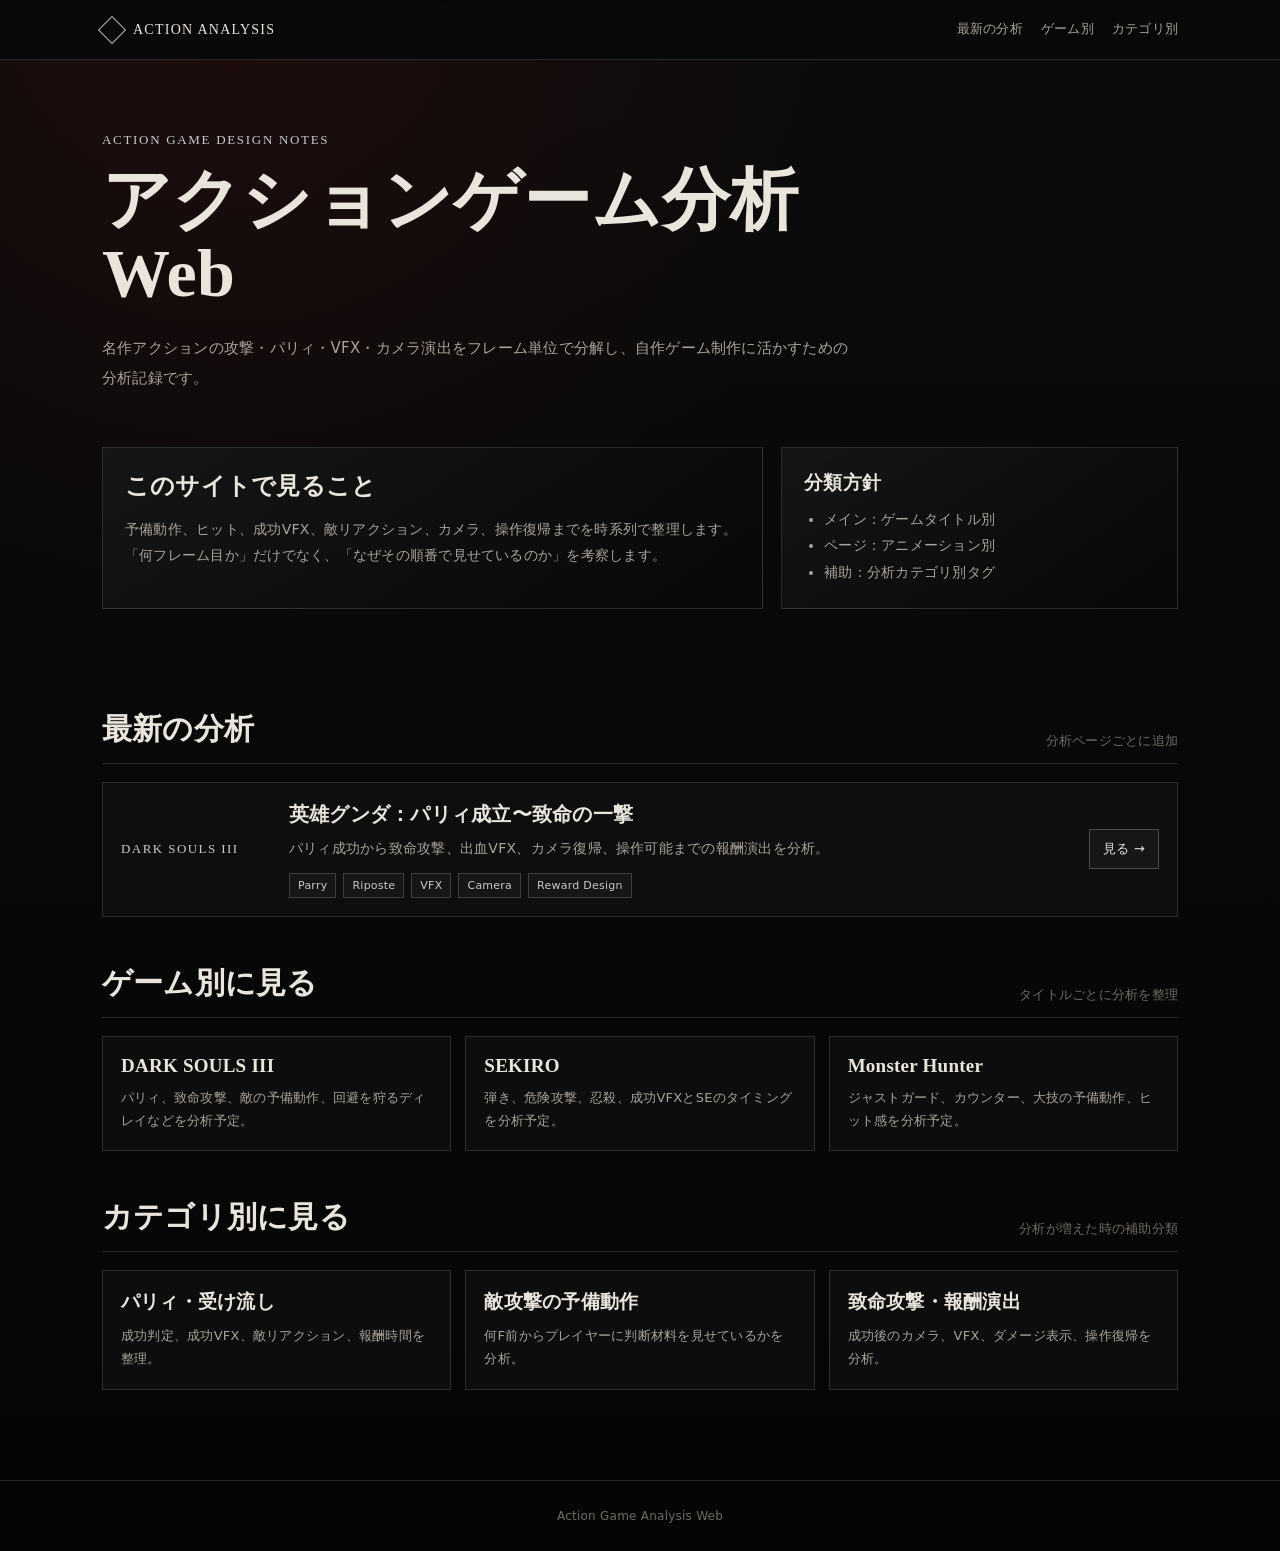
==== commit 363eef62: "UI調整" ====
--- a/index.html
+++ b/index.html
@@ -1,25 +1 @@
-<!doctype html>
-<html lang="ja">
-<head>
-  <meta charset="utf-8"><meta name="viewport" content="width=device-width, initial-scale=1">
-  <title>Action Game Frame Analysis</title>
-  <meta name="description" content="アクションゲームの攻撃・パリィ・VFX・カメラ演出をフレーム単位で分析するポートフォリオ。">
-  <link rel="stylesheet" href="assets/css/style.css">
-</head>
-<body>
-<header class="site-header"><div class="header-inner"><a class="brand" href="index.html"><span class="brand-mark"></span><span>Frame Analysis</span></a><nav class="nav"><a href="#games">Games</a><a href="#policy">Policy</a></nav></div></header>
-<section class="hero">
-  <div><div class="eyebrow">Action Game Design Portfolio</div><h1>Frame by Frame<br>Combat Analysis</h1>
-  <p class="hero-lead">アクションゲームの攻撃モーション、パリィ、VFX、カメラ演出、操作復帰までをフレーム単位で分解し、「なぜ気持ちいいのか」「なぜ避けられるのか」「なぜ成功感があるのか」を設計視点でまとめるページです。</p></div>
-  <aside class="hero-card"><div class="stat-grid"><div class="stat"><strong>60fps</strong><span>フレーム基準で記録</span></div><div class="stat"><strong>VFX</strong><span>成功演出を分解</span></div><div class="stat"><strong>Camera</strong><span>視線誘導を分析</span></div><div class="stat"><strong>Design</strong><span>自作ゲームへ応用</span></div></div></aside>
-</section>
-<main class="main">
-  <div class="section-head" id="games"><h2>Analysis Pages</h2><p>ゲームごと・アニメーションごとに追加可能</p></div>
-  <div class="game-grid">
-    <article class="game-card"><h3>DARK SOULS III</h3><p>英雄グンダのパリィ成立から致命攻撃、出血VFX、カメラ復帰までを分析。成功報酬の演出構造をフレーム単位で整理する。</p><a class="button" href="pages/ds3/gundyr-parry.html">英雄グンダ分析を見る →</a><div class="tag-row"><span class="tag">Parry</span><span class="tag">Riposte</span><span class="tag">Camera</span><span class="tag">VFX</span></div></article>
-    <article class="game-card"><h3>Next Analysis</h3><p>SEKIROの弾き、モンスターハンターのカウンター、別ボスの大技などを追加予定。新しいページは pages/ゲーム名/分析名.html と images/ゲーム名_分析名/ を増やすだけ。</p><a class="button" href="README.md">追加方法を見る →</a><div class="tag-row"><span class="tag">SEKIRO</span><span class="tag">Monster Hunter</span><span class="tag">Boss Design</span></div></article>
-  </div>
-  <div class="section-head" id="policy"><h2>Analysis Policy</h2><p>資料として見せる時の考え方</p></div>
-  <div class="summary-panel"><p>このサイトでは、単に「何フレーム目で当たるか」だけでなく、予備動作、危険認識、ヒット、成功VFX、敵リアクション、カメラ、操作復帰までの流れを一つの体験として分析する。目的は、名作アクションの手触りを自作ゲームの設計へ落とし込むこと。</p></div>
-</main><footer class="footer">Frame Analysis Portfolio</footer><script src="assets/js/main.js"></script>
-</body></html>
+<!doctype html><html lang="ja"><head><meta charset="utf-8"><meta name="viewport" content="width=device-width, initial-scale=1"><title>アクションゲーム分析Web</title><meta name="description" content="名作アクションの攻撃・パリィ・VFX・カメラ演出をフレーム単位で分解する分析サイト。"><link rel="stylesheet" href="assets/css/style.css"></head><body><header class="site-header"><div class="header-inner"><a class="logo" href="index.html"><span class="logo-mark"></span><span>Action Analysis</span></a><nav class="header-nav"><a href="#latest">最新の分析</a><a href="#games">ゲーム別</a><a href="#categories">カテゴリ別</a></nav></div></header><section class="hero"><div class="kicker">Action Game Design Notes</div><h1>アクションゲーム分析Web</h1><p>名作アクションの攻撃・パリィ・VFX・カメラ演出をフレーム単位で分解し、自作ゲーム制作に活かすための分析記録です。</p></section><section class="quick-notes"><div class="note-panel"><h2>このサイトで見ること</h2><p>予備動作、ヒット、成功VFX、敵リアクション、カメラ、操作復帰までを時系列で整理します。「何フレーム目か」だけでなく、「なぜその順番で見せているのか」を考察します。</p></div><div class="note-panel"><h3>分類方針</h3><ul><li>メイン：ゲームタイトル別</li><li>ページ：アニメーション別</li><li>補助：分析カテゴリ別タグ</li></ul></div></section><main class="main"><section id="latest"><div class="section-title"><h2>最新の分析</h2><p>分析ページごとに追加</p></div><div class="analysis-list"><article class="analysis-item"><div class="game-label">DARK SOULS III</div><div><h3>英雄グンダ：パリィ成立〜致命の一撃</h3><p>パリィ成功から致命攻撃、出血VFX、カメラ復帰、操作可能までの報酬演出を分析。</p><div class="tags"><span class="tag">Parry</span><span class="tag">Riposte</span><span class="tag">VFX</span><span class="tag">Camera</span><span class="tag">Reward Design</span></div></div><a class="btn" href="pages/ds3/gundyr-parry.html">見る →</a></article></div></section><section id="games"><div class="section-title"><h2>ゲーム別に見る</h2><p>タイトルごとに分析を整理</p></div><div class="game-grid"><article class="small-card"><h3>DARK SOULS III</h3><p>パリィ、致命攻撃、敵の予備動作、回避を狩るディレイなどを分析予定。</p></article><article class="small-card"><h3>SEKIRO</h3><p>弾き、危険攻撃、忍殺、成功VFXとSEのタイミングを分析予定。</p></article><article class="small-card"><h3>Monster Hunter</h3><p>ジャストガード、カウンター、大技の予備動作、ヒット感を分析予定。</p></article></div></section><section id="categories"><div class="section-title"><h2>カテゴリ別に見る</h2><p>分析が増えた時の補助分類</p></div><div class="category-grid"><article class="small-card"><h3>パリィ・受け流し</h3><p>成功判定、成功VFX、敵リアクション、報酬時間を整理。</p></article><article class="small-card"><h3>敵攻撃の予備動作</h3><p>何F前からプレイヤーに判断材料を見せているかを分析。</p></article><article class="small-card"><h3>致命攻撃・報酬演出</h3><p>成功後のカメラ、VFX、ダメージ表示、操作復帰を分析。</p></article></div></section></main><footer class="footer">Action Game Analysis Web</footer><script src="assets/js/main.js"></script></body></html>
--- a/assets/css/style.css
+++ b/assets/css/style.css
@@ -1,182 +1,2 @@
 
-:root {
-  --bg: #080808;
-  --bg-soft: #101010;
-  --panel: #171717;
-  --panel-2: #202020;
-  --line: rgba(165, 170, 174, .22);
-  --line-strong: rgba(190, 198, 204, .40);
-  --text: #e6e2dc;
-  --muted: #aaa39a;
-  --faint: #716b64;
-  --steel: #b8bdc1;
-  --ember: #8d2f2a;
-  --red: #5e1714;
-  --shadow: rgba(0,0,0,.58);
-  --max: 1180px;
-}
-* { box-sizing: border-box; }
-html { scroll-behavior: smooth; }
-body {
-  margin: 0;
-  background:
-    radial-gradient(circle at 20% 0%, rgba(95, 22, 18, .28), transparent 30%),
-    radial-gradient(circle at 82% 12%, rgba(120, 130, 140, .10), transparent 24%),
-    linear-gradient(180deg, #0b0b0b 0%, #050505 100%);
-  color: var(--text);
-  font-family: "Yu Gothic", "Yu Gothic UI", "Hiragino Kaku Gothic ProN", "Meiryo", system-ui, sans-serif;
-  letter-spacing: .02em;
-}
-body::before {
-  content: "";
-  position: fixed;
-  inset: 0;
-  pointer-events: none;
-  background:
-    linear-gradient(rgba(255,255,255,.018) 1px, transparent 1px),
-    linear-gradient(90deg, rgba(255,255,255,.014) 1px, transparent 1px);
-  background-size: 44px 44px;
-  mask-image: linear-gradient(to bottom, rgba(0,0,0,.72), transparent 80%);
-}
-a { color: inherit; text-decoration: none; }
-img { display: block; width: 100%; height: auto; }
-.site-header {
-  position: sticky; top: 0; z-index: 20;
-  border-bottom: 1px solid var(--line);
-  background: rgba(8, 8, 8, .86);
-  backdrop-filter: blur(12px);
-}
-.header-inner {
-  max-width: var(--max); margin: 0 auto; padding: 14px 22px;
-  display: flex; align-items: center; justify-content: space-between; gap: 18px;
-}
-.brand {
-  display: flex; align-items: center; gap: 12px;
-  font-family: Georgia, "Times New Roman", serif;
-  letter-spacing: .08em; text-transform: uppercase; font-size: 14px;
-}
-.brand-mark {
-  width: 22px; height: 22px; border: 1px solid var(--steel);
-  transform: rotate(45deg);
-  box-shadow: 0 0 22px rgba(180, 190, 198, .14);
-}
-.nav { display: flex; gap: 16px; color: var(--muted); font-size: 13px; }
-.nav a { padding: 8px 0; border-bottom: 1px solid transparent; }
-.nav a:hover { color: var(--text); border-color: var(--steel); }
-.hero {
-  max-width: var(--max); margin: 0 auto; padding: 76px 22px 48px;
-  display: grid; grid-template-columns: 1.1fr .9fr; gap: 34px; align-items: end;
-}
-.eyebrow {
-  color: var(--steel); text-transform: uppercase;
-  font-family: Georgia, "Times New Roman", serif;
-  letter-spacing: .14em; font-size: 13px; margin-bottom: 14px;
-}
-h1, h2, h3 { margin: 0; font-weight: 700; }
-h1 {
-  font-family: Georgia, "Times New Roman", serif;
-  font-size: clamp(38px, 7vw, 78px); line-height: .98; letter-spacing: .01em;
-}
-.hero-lead, .page-summary, .section-lead {
-  color: var(--muted); line-height: 1.95; font-size: 15px;
-}
-.hero-lead { margin: 24px 0 0; max-width: 650px; }
-.hero-card {
-  border: 1px solid var(--line);
-  background: linear-gradient(145deg, rgba(30,30,30,.92), rgba(10,10,10,.92));
-  padding: 24px; box-shadow: 0 24px 60px var(--shadow); position: relative; overflow: hidden;
-}
-.hero-card::after {
-  content: ""; position: absolute; right: -50px; bottom: -50px; width: 180px; height: 180px;
-  background: radial-gradient(circle, rgba(120,35,32,.28), transparent 65%);
-}
-.stat-grid { display: grid; grid-template-columns: 1fr 1fr; gap: 14px; position: relative; z-index: 1; }
-.stat { padding: 15px; border: 1px solid rgba(255,255,255,.06); background: rgba(0,0,0,.22); }
-.stat strong { display: block; font-family: Georgia, "Times New Roman", serif; color: var(--steel); font-size: 24px; margin-bottom: 4px; }
-.stat span { color: var(--muted); font-size: 12px; }
-.main { max-width: var(--max); margin: 0 auto; padding: 26px 22px 90px; }
-.section-head {
-  display: flex; align-items: end; justify-content: space-between; gap: 20px;
-  margin: 56px 0 20px; border-bottom: 1px solid var(--line); padding-bottom: 14px;
-}
-.section-head h2, .summary-panel h2, .analysis-section > h2 {
-  font-family: Georgia, "Times New Roman", serif;
-}
-.section-head h2 { font-size: 30px; }
-.section-head p { margin: 0; color: var(--muted); font-size: 13px; }
-.game-grid { display: grid; grid-template-columns: repeat(2, minmax(0, 1fr)); gap: 18px; }
-.game-card, .summary-panel {
-  border: 1px solid var(--line);
-  background: linear-gradient(145deg, rgba(23,23,23,.95), rgba(8,8,8,.95));
-  padding: 24px;
-}
-.game-card { transition: transform .18s ease, border-color .18s ease, background .18s ease; }
-.game-card:hover { transform: translateY(-2px); border-color: var(--line-strong); }
-.game-card h3 { font-family: Georgia, "Times New Roman", serif; font-size: 24px; margin-bottom: 8px; }
-.game-card p, .summary-panel p, .summary-panel li {
-  color: var(--muted); line-height: 1.9; font-size: 14px;
-}
-.tag-row { display: flex; flex-wrap: wrap; gap: 8px; margin: 16px 0 0; }
-.tag {
-  border: 1px solid rgba(165,170,174,.25); color: var(--steel);
-  background: rgba(165,170,174,.06); font-size: 11px; padding: 5px 8px; letter-spacing: .04em;
-}
-.button {
-  display: inline-flex; color: var(--text); border: 1px solid var(--line-strong);
-  padding: 10px 14px; background: rgba(165,170,174,.08); font-size: 13px;
-}
-.button:hover { background: rgba(165,170,174,.14); }
-.breadcrumb { max-width: var(--max); margin: 0 auto; padding: 20px 22px 0; color: var(--faint); font-size: 12px; }
-.breadcrumb a { color: var(--muted); }
-.page-title { max-width: var(--max); margin: 0 auto; padding: 52px 22px 32px; }
-.page-title h1 { max-width: 980px; }
-.page-summary { margin-top: 22px; max-width: 900px; }
-.summary-panel { margin: 24px 0; }
-.summary-panel h2 { font-size: 26px; margin-bottom: 14px; }
-.summary-panel ul { margin: 12px 0 0; padding-left: 20px; }
-.timeline-nav { display: flex; flex-wrap: wrap; gap: 8px; margin: 20px 0 34px; }
-.timeline-nav a {
-  color: var(--muted); border: 1px solid var(--line); padding: 8px 10px;
-  font-size: 12px; background: rgba(0,0,0,.2);
-}
-.timeline-nav a:hover { color: var(--text); border-color: var(--steel); }
-.analysis-section { margin-top: 56px; }
-.analysis-section > h2 { font-size: 32px; padding-bottom: 14px; border-bottom: 1px solid var(--line); }
-.section-lead { max-width: 900px; margin: 14px 0 24px; font-size: 14px; }
-.frame-list { display: grid; gap: 18px; }
-.frame-card {
-  display: grid; grid-template-columns: 1.15fr .85fr; gap: 0;
-  border: 1px solid var(--line); background: rgba(13,13,13,.88);
-  box-shadow: 0 18px 45px rgba(0,0,0,.28);
-}
-.frame-card:nth-child(even) { grid-template-columns: .85fr 1.15fr; }
-.frame-card:nth-child(even) .frame-image { order: 2; }
-.frame-card:nth-child(even) .frame-text { order: 1; }
-.frame-image { background: #020202; min-height: 260px; display: flex; align-items: center; }
-.frame-image img { aspect-ratio: 16 / 9; object-fit: cover; border-right: 1px solid rgba(255,255,255,.06); }
-.frame-card:nth-child(even) .frame-image img { border-right: none; border-left: 1px solid rgba(255,255,255,.06); }
-.frame-text { padding: 22px; display: flex; flex-direction: column; justify-content: center; }
-.frame-no {
-  color: var(--steel); font-family: Georgia, "Times New Roman", serif;
-  letter-spacing: .08em; font-size: 14px; margin-bottom: 8px;
-}
-.frame-text h3 { font-size: 22px; margin-bottom: 10px; }
-.frame-text p { color: var(--muted); line-height: 1.85; margin: 0; font-size: 14px; }
-.frame-meta { margin-top: 16px; color: var(--faint); font-size: 11px; word-break: break-all; }
-.note-box {
-  border-left: 2px solid var(--steel); background: rgba(165,170,174,.06);
-  padding: 16px 18px; margin: 24px 0; color: var(--muted); line-height: 1.9; font-size: 14px;
-}
-.compare-table { width: 100%; border-collapse: collapse; margin: 22px 0; border: 1px solid var(--line); font-size: 14px; }
-.compare-table th, .compare-table td { border-bottom: 1px solid rgba(165,170,174,.14); padding: 12px 14px; vertical-align: top; }
-.compare-table th { text-align: left; color: var(--steel); background: rgba(165,170,174,.08); }
-.compare-table td { color: var(--muted); }
-.footer { border-top: 1px solid var(--line); padding: 28px 22px; color: var(--faint); text-align: center; font-size: 12px; }
-@media (max-width: 860px) {
-  .hero { grid-template-columns: 1fr; padding-top: 50px; }
-  .game-grid, .frame-card, .frame-card:nth-child(even) { grid-template-columns: 1fr; }
-  .frame-card:nth-child(even) .frame-image, .frame-card:nth-child(even) .frame-text { order: initial; }
-  .frame-image img, .frame-card:nth-child(even) .frame-image img { border: none; }
-  .section-head { align-items: start; flex-direction: column; }
-  .nav { display: none; }
-}
+:root{--bg:#080808;--panel:#141414;--line:rgba(180,186,190,.18);--line2:rgba(180,186,190,.32);--text:#e9e5dd;--sub:#aaa39a;--dim:#706a63;--accent:#9b302c;--accent2:#c7cbd0;--max:1120px}*{box-sizing:border-box}html{scroll-behavior:smooth}body{margin:0;background:radial-gradient(circle at 18% 0%,rgba(100,22,20,.22),transparent 34%),linear-gradient(180deg,#0b0b0b 0%,#050505 100%);color:var(--text);font-family:"Yu Gothic","Yu Gothic UI","Hiragino Kaku Gothic ProN","Meiryo",system-ui,sans-serif;letter-spacing:.015em}body:before{content:"";position:fixed;inset:0;pointer-events:none;opacity:.34;background:linear-gradient(rgba(255,255,255,.018) 1px,transparent 1px),linear-gradient(90deg,rgba(255,255,255,.012) 1px,transparent 1px);background-size:46px 46px;mask-image:linear-gradient(to bottom,black,transparent 78%)}a{color:inherit;text-decoration:none}img{display:block;width:100%;height:auto}.site-header{position:sticky;top:0;z-index:50;background:rgba(8,8,8,.88);backdrop-filter:blur(10px);border-bottom:1px solid var(--line)}.header-inner{max-width:var(--max);margin:0 auto;padding:14px 22px;display:flex;justify-content:space-between;align-items:center;gap:18px}.logo{display:flex;align-items:center;gap:11px;font-family:Georgia,"Times New Roman",serif;font-size:14px;letter-spacing:.09em;text-transform:uppercase}.logo-mark{width:20px;height:20px;border:1px solid var(--accent2);transform:rotate(45deg);opacity:.88}.header-nav{display:flex;gap:18px;color:var(--sub);font-size:13px}.header-nav a{padding:6px 0;border-bottom:1px solid transparent}.header-nav a:hover{color:var(--text);border-color:var(--accent2)}.hero{max-width:var(--max);margin:0 auto;padding:72px 22px 54px}.kicker{font-size:13px;color:var(--accent2);letter-spacing:.13em;text-transform:uppercase;font-family:Georgia,"Times New Roman",serif;margin-bottom:16px}.hero h1{margin:0;max-width:820px;font-size:clamp(36px,6vw,68px);line-height:1.08;font-family:Georgia,"Times New Roman",serif}.hero p{margin:22px 0 0;max-width:760px;color:var(--sub);line-height:2;font-size:15px}.quick-notes{max-width:var(--max);margin:0 auto;padding:0 22px 44px;display:grid;grid-template-columns:1.25fr .75fr;gap:18px}.note-panel,.summary-panel{border:1px solid var(--line);background:linear-gradient(145deg,rgba(22,22,22,.94),rgba(8,8,8,.96));padding:22px}.note-panel h2,.note-panel h3,.summary-panel h2{margin:0 0 10px;font-family:Georgia,"Times New Roman",serif}.note-panel p,.note-panel li,.summary-panel p,.summary-panel li{color:var(--sub);line-height:1.9;font-size:14px}.note-panel ul,.summary-panel ul{margin:10px 0 0;padding-left:20px}.main{max-width:var(--max);margin:0 auto;padding:10px 22px 90px}.section-title{margin:46px 0 18px;padding-bottom:13px;border-bottom:1px solid var(--line);display:flex;justify-content:space-between;align-items:end;gap:18px}.section-title h2{margin:0;font-family:Georgia,"Times New Roman",serif;font-size:30px}.section-title p{margin:0;color:var(--dim);font-size:13px}.analysis-list{display:grid;gap:14px}.analysis-item{border:1px solid var(--line);background:rgba(16,16,16,.86);display:grid;grid-template-columns:150px 1fr auto;gap:18px;align-items:center;padding:18px;transition:border-color .18s ease,transform .18s ease,background .18s ease}.analysis-item:hover{border-color:var(--line2);transform:translateY(-1px);background:rgba(21,21,21,.95)}.game-label{color:var(--accent2);font-family:Georgia,"Times New Roman",serif;font-size:13px;letter-spacing:.11em}.analysis-item h3{margin:0 0 8px;font-size:20px}.analysis-item p{margin:0;color:var(--sub);line-height:1.8;font-size:14px}.tags{display:flex;flex-wrap:wrap;gap:7px;margin-top:12px}.tag{color:var(--accent2);border:1px solid rgba(199,203,208,.22);background:rgba(199,203,208,.045);padding:5px 8px;font-size:11px}.btn{display:inline-flex;white-space:nowrap;padding:10px 13px;border:1px solid var(--line2);color:var(--text);font-size:13px;background:rgba(255,255,255,.03)}.btn:hover{background:rgba(255,255,255,.07)}.game-grid,.category-grid{display:grid;grid-template-columns:repeat(3,1fr);gap:14px}.small-card{border:1px solid var(--line);background:rgba(14,14,14,.88);padding:18px}.small-card h3{margin:0 0 10px;font-family:Georgia,"Times New Roman",serif;font-size:19px}.small-card p{margin:0;color:var(--sub);line-height:1.75;font-size:13px}.breadcrumb{max-width:var(--max);margin:0 auto;padding:20px 22px 0;color:var(--dim);font-size:12px}.breadcrumb a{color:var(--sub)}.page-hero{max-width:var(--max);margin:0 auto;padding:48px 22px 28px}.page-hero h1{margin:0;max-width:930px;font-family:Georgia,"Times New Roman",serif;font-size:clamp(34px,5.5vw,62px);line-height:1.1}.page-hero p{max-width:860px;color:var(--sub);line-height:1.95;font-size:15px}.rule-box{border-left:2px solid var(--accent2);background:rgba(199,203,208,.055);padding:14px 17px;color:var(--sub);line-height:1.85;font-size:14px}.local-nav{display:flex;flex-wrap:wrap;gap:8px;margin:22px 0 34px}.local-nav a{border:1px solid var(--line);background:rgba(0,0,0,.2);color:var(--sub);padding:8px 10px;font-size:12px}.local-nav a:hover{color:var(--text);border-color:var(--line2)}.summary-panel{margin:22px 0}.analysis-section{margin-top:54px}.analysis-section>h2{margin:0;padding-bottom:13px;border-bottom:1px solid var(--line);font-family:Georgia,"Times New Roman",serif;font-size:30px}.section-lead{color:var(--sub);line-height:1.9;max-width:900px;font-size:14px;margin:14px 0 18px}.frame-table{width:100%;border-collapse:collapse;border:1px solid var(--line);margin:18px 0 22px;font-size:13px}.frame-table th,.frame-table td{border-bottom:1px solid rgba(180,186,190,.13);padding:11px 12px;text-align:left;vertical-align:top}.frame-table th{color:var(--accent2);background:rgba(199,203,208,.055)}.frame-table td{color:var(--sub)}.frame-list{display:grid;gap:18px}.frame-card{display:grid;grid-template-columns:1.12fr .88fr;border:1px solid var(--line);background:rgba(12,12,12,.9)}.frame-card:nth-child(even){grid-template-columns:.88fr 1.12fr}.frame-card:nth-child(even) .frame-image{order:2}.frame-card:nth-child(even) .frame-text{order:1}.frame-image{background:#020202}.frame-image img{aspect-ratio:16/9;object-fit:cover;height:100%}.frame-text{padding:22px;display:flex;flex-direction:column;justify-content:center}.frame-no{color:var(--accent2);font-family:Georgia,"Times New Roman",serif;letter-spacing:.1em;margin-bottom:8px}.frame-text h3{margin:0 0 10px;font-size:21px}.frame-text p{color:var(--sub);line-height:1.85;margin:0;font-size:14px}.frame-meta{color:var(--dim);font-size:11px;margin-top:14px;word-break:break-all}.compare-table{width:100%;border-collapse:collapse;border:1px solid var(--line);margin-top:20px;font-size:14px}.compare-table th,.compare-table td{padding:12px 13px;border-bottom:1px solid rgba(180,186,190,.13);vertical-align:top}.compare-table th{width:180px;text-align:left;color:var(--accent2);background:rgba(199,203,208,.055)}.compare-table td{color:var(--sub);line-height:1.8}.footer{border-top:1px solid var(--line);color:var(--dim);text-align:center;font-size:12px;padding:28px 22px}@media(max-width:880px){.header-nav{display:none}.quick-notes,.analysis-item,.frame-card,.frame-card:nth-child(even){grid-template-columns:1fr}.frame-card:nth-child(even) .frame-image,.frame-card:nth-child(even) .frame-text{order:initial}.game-grid,.category-grid{grid-template-columns:1fr}}
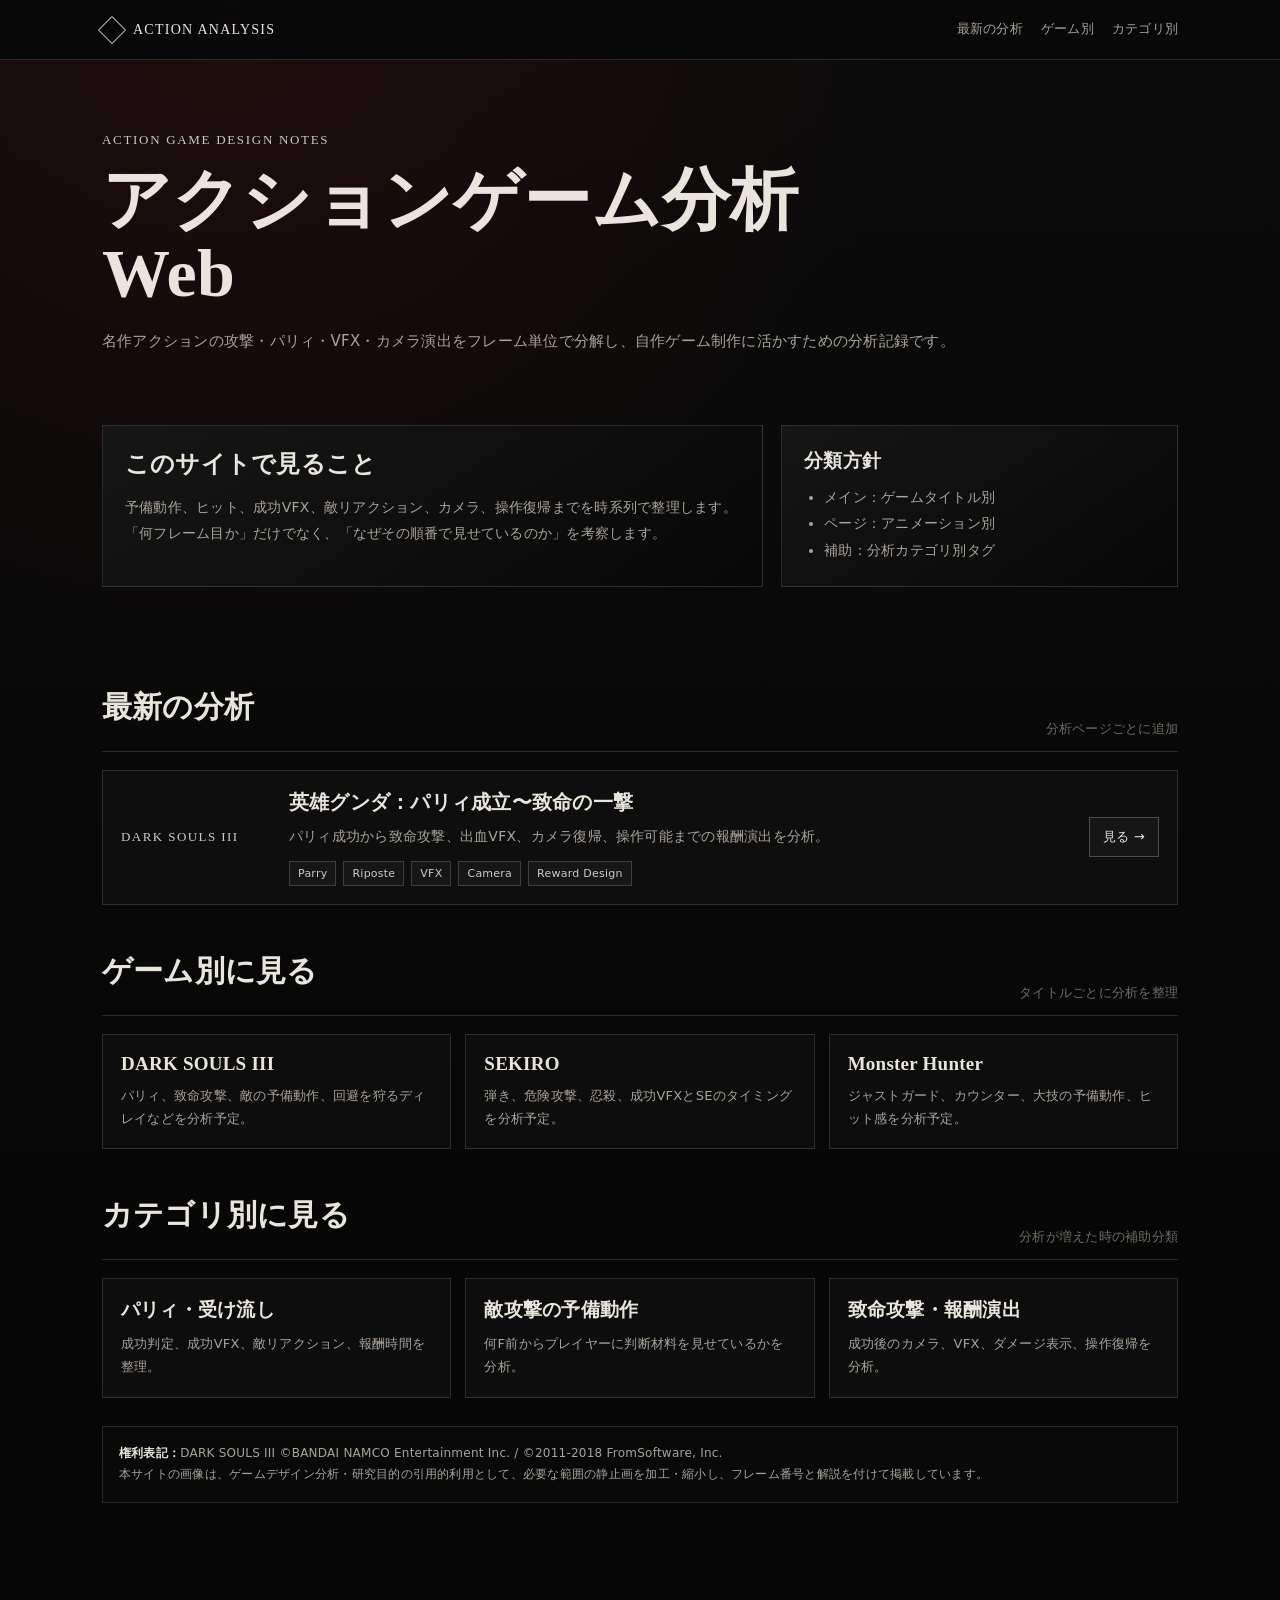
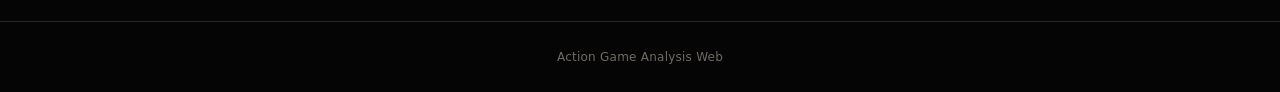
==== commit a4613ac2: "権利表記追加" ====
--- a/index.html
+++ b/index.html
@@ -1 +1 @@
-<!doctype html><html lang="ja"><head><meta charset="utf-8"><meta name="viewport" content="width=device-width, initial-scale=1"><title>アクションゲーム分析Web</title><meta name="description" content="名作アクションの攻撃・パリィ・VFX・カメラ演出をフレーム単位で分解する分析サイト。"><link rel="stylesheet" href="assets/css/style.css"></head><body><header class="site-header"><div class="header-inner"><a class="logo" href="index.html"><span class="logo-mark"></span><span>Action Analysis</span></a><nav class="header-nav"><a href="#latest">最新の分析</a><a href="#games">ゲーム別</a><a href="#categories">カテゴリ別</a></nav></div></header><section class="hero"><div class="kicker">Action Game Design Notes</div><h1>アクションゲーム分析Web</h1><p>名作アクションの攻撃・パリィ・VFX・カメラ演出をフレーム単位で分解し、自作ゲーム制作に活かすための分析記録です。</p></section><section class="quick-notes"><div class="note-panel"><h2>このサイトで見ること</h2><p>予備動作、ヒット、成功VFX、敵リアクション、カメラ、操作復帰までを時系列で整理します。「何フレーム目か」だけでなく、「なぜその順番で見せているのか」を考察します。</p></div><div class="note-panel"><h3>分類方針</h3><ul><li>メイン：ゲームタイトル別</li><li>ページ：アニメーション別</li><li>補助：分析カテゴリ別タグ</li></ul></div></section><main class="main"><section id="latest"><div class="section-title"><h2>最新の分析</h2><p>分析ページごとに追加</p></div><div class="analysis-list"><article class="analysis-item"><div class="game-label">DARK SOULS III</div><div><h3>英雄グンダ：パリィ成立〜致命の一撃</h3><p>パリィ成功から致命攻撃、出血VFX、カメラ復帰、操作可能までの報酬演出を分析。</p><div class="tags"><span class="tag">Parry</span><span class="tag">Riposte</span><span class="tag">VFX</span><span class="tag">Camera</span><span class="tag">Reward Design</span></div></div><a class="btn" href="pages/ds3/gundyr-parry.html">見る →</a></article></div></section><section id="games"><div class="section-title"><h2>ゲーム別に見る</h2><p>タイトルごとに分析を整理</p></div><div class="game-grid"><article class="small-card"><h3>DARK SOULS III</h3><p>パリィ、致命攻撃、敵の予備動作、回避を狩るディレイなどを分析予定。</p></article><article class="small-card"><h3>SEKIRO</h3><p>弾き、危険攻撃、忍殺、成功VFXとSEのタイミングを分析予定。</p></article><article class="small-card"><h3>Monster Hunter</h3><p>ジャストガード、カウンター、大技の予備動作、ヒット感を分析予定。</p></article></div></section><section id="categories"><div class="section-title"><h2>カテゴリ別に見る</h2><p>分析が増えた時の補助分類</p></div><div class="category-grid"><article class="small-card"><h3>パリィ・受け流し</h3><p>成功判定、成功VFX、敵リアクション、報酬時間を整理。</p></article><article class="small-card"><h3>敵攻撃の予備動作</h3><p>何F前からプレイヤーに判断材料を見せているかを分析。</p></article><article class="small-card"><h3>致命攻撃・報酬演出</h3><p>成功後のカメラ、VFX、ダメージ表示、操作復帰を分析。</p></article></div></section></main><footer class="footer">Action Game Analysis Web</footer><script src="assets/js/main.js"></script></body></html>+<!doctype html><html lang="ja"><head><meta charset="utf-8"><meta name="viewport" content="width=device-width, initial-scale=1"><title>アクションゲーム分析Web</title><meta name="description" content="名作アクションの攻撃・パリィ・VFX・カメラ演出をフレーム単位で分解する分析サイト。"><link rel="stylesheet" href="assets/css/style.css"></head><body><header class="site-header"><div class="header-inner"><a class="logo" href="index.html"><span class="logo-mark"></span><span>Action Analysis</span></a><nav class="header-nav"><a href="#latest">最新の分析</a><a href="#games">ゲーム別</a><a href="#categories">カテゴリ別</a></nav></div></header><section class="hero"><div class="kicker">Action Game Design Notes</div><h1>アクションゲーム分析Web</h1><p>名作アクションの攻撃・パリィ・VFX・カメラ演出をフレーム単位で分解し、自作ゲーム制作に活かすための分析記録です。</p></section><section class="quick-notes"><div class="note-panel"><h2>このサイトで見ること</h2><p>予備動作、ヒット、成功VFX、敵リアクション、カメラ、操作復帰までを時系列で整理します。「何フレーム目か」だけでなく、「なぜその順番で見せているのか」を考察します。</p></div><div class="note-panel"><h3>分類方針</h3><ul><li>メイン：ゲームタイトル別</li><li>ページ：アニメーション別</li><li>補助：分析カテゴリ別タグ</li></ul></div></section><main class="main"><section id="latest"><div class="section-title"><h2>最新の分析</h2><p>分析ページごとに追加</p></div><div class="analysis-list"><article class="analysis-item"><div class="game-label">DARK SOULS III</div><div><h3>英雄グンダ：パリィ成立〜致命の一撃</h3><p>パリィ成功から致命攻撃、出血VFX、カメラ復帰、操作可能までの報酬演出を分析。</p><div class="tags"><span class="tag">Parry</span><span class="tag">Riposte</span><span class="tag">VFX</span><span class="tag">Camera</span><span class="tag">Reward Design</span></div></div><a class="btn" href="pages/ds3/gundyr-parry.html">見る →</a></article></div></section><section id="games"><div class="section-title"><h2>ゲーム別に見る</h2><p>タイトルごとに分析を整理</p></div><div class="game-grid"><article class="small-card"><h3>DARK SOULS III</h3><p>パリィ、致命攻撃、敵の予備動作、回避を狩るディレイなどを分析予定。</p></article><article class="small-card"><h3>SEKIRO</h3><p>弾き、危険攻撃、忍殺、成功VFXとSEのタイミングを分析予定。</p></article><article class="small-card"><h3>Monster Hunter</h3><p>ジャストガード、カウンター、大技の予備動作、ヒット感を分析予定。</p></article></div></section><section id="categories"><div class="section-title"><h2>カテゴリ別に見る</h2><p>分析が増えた時の補助分類</p></div><div class="category-grid"><article class="small-card"><h3>パリィ・受け流し</h3><p>成功判定、成功VFX、敵リアクション、報酬時間を整理。</p></article><article class="small-card"><h3>敵攻撃の予備動作</h3><p>何F前からプレイヤーに判断材料を見せているかを分析。</p></article><article class="small-card"><h3>致命攻撃・報酬演出</h3><p>成功後のカメラ、VFX、ダメージ表示、操作復帰を分析。</p></article></div></section><div class="rights"><strong>権利表記：</strong>DARK SOULS III ©BANDAI NAMCO Entertainment Inc. / ©2011-2018 FromSoftware, Inc.<br>本サイトの画像は、ゲームデザイン分析・研究目的の引用的利用として、必要な範囲の静止画を加工・縮小し、フレーム番号と解説を付けて掲載しています。</div></main><footer class="footer">Action Game Analysis Web</footer><script src="assets/js/main.js"></script></body></html>
--- a/assets/css/style.css
+++ b/assets/css/style.css
@@ -1,2 +1,2 @@
 
-:root{--bg:#080808;--panel:#141414;--line:rgba(180,186,190,.18);--line2:rgba(180,186,190,.32);--text:#e9e5dd;--sub:#aaa39a;--dim:#706a63;--accent:#9b302c;--accent2:#c7cbd0;--max:1120px}*{box-sizing:border-box}html{scroll-behavior:smooth}body{margin:0;background:radial-gradient(circle at 18% 0%,rgba(100,22,20,.22),transparent 34%),linear-gradient(180deg,#0b0b0b 0%,#050505 100%);color:var(--text);font-family:"Yu Gothic","Yu Gothic UI","Hiragino Kaku Gothic ProN","Meiryo",system-ui,sans-serif;letter-spacing:.015em}body:before{content:"";position:fixed;inset:0;pointer-events:none;opacity:.34;background:linear-gradient(rgba(255,255,255,.018) 1px,transparent 1px),linear-gradient(90deg,rgba(255,255,255,.012) 1px,transparent 1px);background-size:46px 46px;mask-image:linear-gradient(to bottom,black,transparent 78%)}a{color:inherit;text-decoration:none}img{display:block;width:100%;height:auto}.site-header{position:sticky;top:0;z-index:50;background:rgba(8,8,8,.88);backdrop-filter:blur(10px);border-bottom:1px solid var(--line)}.header-inner{max-width:var(--max);margin:0 auto;padding:14px 22px;display:flex;justify-content:space-between;align-items:center;gap:18px}.logo{display:flex;align-items:center;gap:11px;font-family:Georgia,"Times New Roman",serif;font-size:14px;letter-spacing:.09em;text-transform:uppercase}.logo-mark{width:20px;height:20px;border:1px solid var(--accent2);transform:rotate(45deg);opacity:.88}.header-nav{display:flex;gap:18px;color:var(--sub);font-size:13px}.header-nav a{padding:6px 0;border-bottom:1px solid transparent}.header-nav a:hover{color:var(--text);border-color:var(--accent2)}.hero{max-width:var(--max);margin:0 auto;padding:72px 22px 54px}.kicker{font-size:13px;color:var(--accent2);letter-spacing:.13em;text-transform:uppercase;font-family:Georgia,"Times New Roman",serif;margin-bottom:16px}.hero h1{margin:0;max-width:820px;font-size:clamp(36px,6vw,68px);line-height:1.08;font-family:Georgia,"Times New Roman",serif}.hero p{margin:22px 0 0;max-width:760px;color:var(--sub);line-height:2;font-size:15px}.quick-notes{max-width:var(--max);margin:0 auto;padding:0 22px 44px;display:grid;grid-template-columns:1.25fr .75fr;gap:18px}.note-panel,.summary-panel{border:1px solid var(--line);background:linear-gradient(145deg,rgba(22,22,22,.94),rgba(8,8,8,.96));padding:22px}.note-panel h2,.note-panel h3,.summary-panel h2{margin:0 0 10px;font-family:Georgia,"Times New Roman",serif}.note-panel p,.note-panel li,.summary-panel p,.summary-panel li{color:var(--sub);line-height:1.9;font-size:14px}.note-panel ul,.summary-panel ul{margin:10px 0 0;padding-left:20px}.main{max-width:var(--max);margin:0 auto;padding:10px 22px 90px}.section-title{margin:46px 0 18px;padding-bottom:13px;border-bottom:1px solid var(--line);display:flex;justify-content:space-between;align-items:end;gap:18px}.section-title h2{margin:0;font-family:Georgia,"Times New Roman",serif;font-size:30px}.section-title p{margin:0;color:var(--dim);font-size:13px}.analysis-list{display:grid;gap:14px}.analysis-item{border:1px solid var(--line);background:rgba(16,16,16,.86);display:grid;grid-template-columns:150px 1fr auto;gap:18px;align-items:center;padding:18px;transition:border-color .18s ease,transform .18s ease,background .18s ease}.analysis-item:hover{border-color:var(--line2);transform:translateY(-1px);background:rgba(21,21,21,.95)}.game-label{color:var(--accent2);font-family:Georgia,"Times New Roman",serif;font-size:13px;letter-spacing:.11em}.analysis-item h3{margin:0 0 8px;font-size:20px}.analysis-item p{margin:0;color:var(--sub);line-height:1.8;font-size:14px}.tags{display:flex;flex-wrap:wrap;gap:7px;margin-top:12px}.tag{color:var(--accent2);border:1px solid rgba(199,203,208,.22);background:rgba(199,203,208,.045);padding:5px 8px;font-size:11px}.btn{display:inline-flex;white-space:nowrap;padding:10px 13px;border:1px solid var(--line2);color:var(--text);font-size:13px;background:rgba(255,255,255,.03)}.btn:hover{background:rgba(255,255,255,.07)}.game-grid,.category-grid{display:grid;grid-template-columns:repeat(3,1fr);gap:14px}.small-card{border:1px solid var(--line);background:rgba(14,14,14,.88);padding:18px}.small-card h3{margin:0 0 10px;font-family:Georgia,"Times New Roman",serif;font-size:19px}.small-card p{margin:0;color:var(--sub);line-height:1.75;font-size:13px}.breadcrumb{max-width:var(--max);margin:0 auto;padding:20px 22px 0;color:var(--dim);font-size:12px}.breadcrumb a{color:var(--sub)}.page-hero{max-width:var(--max);margin:0 auto;padding:48px 22px 28px}.page-hero h1{margin:0;max-width:930px;font-family:Georgia,"Times New Roman",serif;font-size:clamp(34px,5.5vw,62px);line-height:1.1}.page-hero p{max-width:860px;color:var(--sub);line-height:1.95;font-size:15px}.rule-box{border-left:2px solid var(--accent2);background:rgba(199,203,208,.055);padding:14px 17px;color:var(--sub);line-height:1.85;font-size:14px}.local-nav{display:flex;flex-wrap:wrap;gap:8px;margin:22px 0 34px}.local-nav a{border:1px solid var(--line);background:rgba(0,0,0,.2);color:var(--sub);padding:8px 10px;font-size:12px}.local-nav a:hover{color:var(--text);border-color:var(--line2)}.summary-panel{margin:22px 0}.analysis-section{margin-top:54px}.analysis-section>h2{margin:0;padding-bottom:13px;border-bottom:1px solid var(--line);font-family:Georgia,"Times New Roman",serif;font-size:30px}.section-lead{color:var(--sub);line-height:1.9;max-width:900px;font-size:14px;margin:14px 0 18px}.frame-table{width:100%;border-collapse:collapse;border:1px solid var(--line);margin:18px 0 22px;font-size:13px}.frame-table th,.frame-table td{border-bottom:1px solid rgba(180,186,190,.13);padding:11px 12px;text-align:left;vertical-align:top}.frame-table th{color:var(--accent2);background:rgba(199,203,208,.055)}.frame-table td{color:var(--sub)}.frame-list{display:grid;gap:18px}.frame-card{display:grid;grid-template-columns:1.12fr .88fr;border:1px solid var(--line);background:rgba(12,12,12,.9)}.frame-card:nth-child(even){grid-template-columns:.88fr 1.12fr}.frame-card:nth-child(even) .frame-image{order:2}.frame-card:nth-child(even) .frame-text{order:1}.frame-image{background:#020202}.frame-image img{aspect-ratio:16/9;object-fit:cover;height:100%}.frame-text{padding:22px;display:flex;flex-direction:column;justify-content:center}.frame-no{color:var(--accent2);font-family:Georgia,"Times New Roman",serif;letter-spacing:.1em;margin-bottom:8px}.frame-text h3{margin:0 0 10px;font-size:21px}.frame-text p{color:var(--sub);line-height:1.85;margin:0;font-size:14px}.frame-meta{color:var(--dim);font-size:11px;margin-top:14px;word-break:break-all}.compare-table{width:100%;border-collapse:collapse;border:1px solid var(--line);margin-top:20px;font-size:14px}.compare-table th,.compare-table td{padding:12px 13px;border-bottom:1px solid rgba(180,186,190,.13);vertical-align:top}.compare-table th{width:180px;text-align:left;color:var(--accent2);background:rgba(199,203,208,.055)}.compare-table td{color:var(--sub);line-height:1.8}.footer{border-top:1px solid var(--line);color:var(--dim);text-align:center;font-size:12px;padding:28px 22px}@media(max-width:880px){.header-nav{display:none}.quick-notes,.analysis-item,.frame-card,.frame-card:nth-child(even){grid-template-columns:1fr}.frame-card:nth-child(even) .frame-image,.frame-card:nth-child(even) .frame-text{order:initial}.game-grid,.category-grid{grid-template-columns:1fr}}
+:root{--bg:#080808;--panel:#141414;--panel2:#1b1b1b;--line:rgba(180,186,190,.18);--line2:rgba(180,186,190,.34);--text:#e9e5dd;--sub:#aaa39a;--dim:#706a63;--accent:#93302b;--accent2:#c7cbd0;--max:1120px}*{box-sizing:border-box}html{scroll-behavior:smooth}body{margin:0;background:radial-gradient(circle at 18% 0%,rgba(100,22,20,.22),transparent 34%),linear-gradient(180deg,#0b0b0b 0%,#050505 100%);color:var(--text);font-family:"Yu Gothic","Yu Gothic UI","Hiragino Kaku Gothic ProN","Meiryo",system-ui,sans-serif;letter-spacing:.015em}body:before{content:"";position:fixed;inset:0;pointer-events:none;opacity:.34;background:linear-gradient(rgba(255,255,255,.018) 1px,transparent 1px),linear-gradient(90deg,rgba(255,255,255,.012) 1px,transparent 1px);background-size:46px 46px;mask-image:linear-gradient(to bottom,#000,transparent 78%)}a{color:inherit;text-decoration:none}img{display:block;width:100%;height:auto}.site-header{position:sticky;top:0;z-index:50;background:rgba(8,8,8,.9);backdrop-filter:blur(10px);border-bottom:1px solid var(--line)}.header-inner{max-width:var(--max);margin:0 auto;padding:14px 22px;display:flex;justify-content:space-between;align-items:center;gap:18px}.logo{display:flex;align-items:center;gap:11px;font-family:Georgia,"Times New Roman",serif;font-size:14px;letter-spacing:.09em;text-transform:uppercase}.logo-mark{width:20px;height:20px;border:1px solid var(--accent2);transform:rotate(45deg);opacity:.88}.header-nav{display:flex;gap:18px;color:var(--sub);font-size:13px}.header-nav a{padding:6px 0;border-bottom:1px solid transparent}.header-nav a:hover{color:var(--text);border-color:var(--accent2)}.hero,.main,.quick-notes,.page-hero,.breadcrumb{max-width:var(--max);margin:0 auto}.hero{padding:72px 22px 54px}.kicker{font-size:13px;color:var(--accent2);letter-spacing:.13em;text-transform:uppercase;font-family:Georgia,"Times New Roman",serif;margin-bottom:16px}.hero h1,.page-hero h1{margin:0;font-family:Georgia,"Times New Roman",serif;line-height:1.08}.hero h1{max-width:820px;font-size:clamp(36px,6vw,68px)}.hero p,.page-hero p{max-width:860px;color:var(--sub);line-height:2;font-size:15px}.quick-notes{padding:0 22px 44px;display:grid;grid-template-columns:1.25fr .75fr;gap:18px}.note-panel,.summary-panel{border:1px solid var(--line);background:linear-gradient(145deg,rgba(22,22,22,.94),rgba(8,8,8,.96));padding:22px}.note-panel h2,.note-panel h3,.summary-panel h2,.analysis-section>h2,.section-title h2{margin:0 0 10px;font-family:Georgia,"Times New Roman",serif}.note-panel p,.note-panel li,.summary-panel p,.summary-panel li{color:var(--sub);line-height:1.9;font-size:14px}.note-panel ul,.summary-panel ul{margin:10px 0 0;padding-left:20px}.main{padding:10px 22px 90px}.section-title{margin:46px 0 18px;padding-bottom:13px;border-bottom:1px solid var(--line);display:flex;justify-content:space-between;align-items:end;gap:18px}.section-title h2{font-size:30px}.section-title p{margin:0;color:var(--dim);font-size:13px}.analysis-list{display:grid;gap:14px}.analysis-item{border:1px solid var(--line);background:rgba(16,16,16,.86);display:grid;grid-template-columns:150px 1fr auto;gap:18px;align-items:center;padding:18px}.analysis-item:hover{border-color:var(--line2);background:rgba(21,21,21,.95)}.game-label{color:var(--accent2);font-family:Georgia,"Times New Roman",serif;font-size:13px;letter-spacing:.11em}.analysis-item h3{margin:0 0 8px;font-size:20px}.analysis-item p{margin:0;color:var(--sub);line-height:1.8;font-size:14px}.tags{display:flex;flex-wrap:wrap;gap:7px;margin-top:12px}.tag{color:var(--accent2);border:1px solid rgba(199,203,208,.22);background:rgba(199,203,208,.045);padding:5px 8px;font-size:11px}.btn{display:inline-flex;white-space:nowrap;padding:10px 13px;border:1px solid var(--line2);font-size:13px;background:rgba(255,255,255,.03)}.btn:hover{background:rgba(255,255,255,.07)}.game-grid,.category-grid{display:grid;grid-template-columns:repeat(3,1fr);gap:14px}.small-card{border:1px solid var(--line);background:rgba(14,14,14,.88);padding:18px}.small-card h3{margin:0 0 10px;font-family:Georgia,"Times New Roman",serif;font-size:19px}.small-card p{margin:0;color:var(--sub);line-height:1.75;font-size:13px}.breadcrumb{padding:20px 22px 0;color:var(--dim);font-size:12px}.breadcrumb a{color:var(--sub)}.page-hero{padding:48px 22px 28px}.page-hero h1{max-width:930px;font-size:clamp(34px,5.5vw,62px)}.rule-box{border-left:2px solid var(--accent2);background:rgba(199,203,208,.055);padding:14px 17px;color:var(--sub);line-height:1.85;font-size:14px}.local-nav{display:flex;flex-wrap:wrap;gap:8px;margin:22px 0 34px}.local-nav a{border:1px solid var(--line);background:rgba(0,0,0,.2);color:var(--sub);padding:8px 10px;font-size:12px}.analysis-section{margin-top:54px}.analysis-section>h2{padding-bottom:13px;border-bottom:1px solid var(--line);font-size:30px}.section-lead{color:var(--sub);line-height:1.9;max-width:900px;font-size:14px;margin:14px 0 18px}.frame-table,.compare-table{width:100%;border-collapse:collapse;border:1px solid var(--line);margin:18px 0 22px;font-size:13px}.frame-table th,.frame-table td,.compare-table th,.compare-table td{border-bottom:1px solid rgba(180,186,190,.13);padding:11px 12px;text-align:left;vertical-align:top}.frame-table th,.compare-table th{color:var(--accent2);background:rgba(199,203,208,.055)}.frame-table td,.compare-table td{color:var(--sub);line-height:1.8}.frame-list{display:grid;gap:18px}.frame-card{display:grid;grid-template-columns:1.12fr .88fr;border:1px solid var(--line);background:rgba(12,12,12,.9)}.frame-card:nth-child(even){grid-template-columns:.88fr 1.12fr}.frame-card:nth-child(even) .frame-image{order:2}.frame-card:nth-child(even) .frame-text{order:1}.frame-image{background:#020202}.frame-image img{aspect-ratio:16/9;object-fit:cover;height:100%}.frame-text{padding:22px;display:flex;flex-direction:column;justify-content:center}.frame-no{color:var(--accent2);font-family:Georgia,"Times New Roman",serif;letter-spacing:.1em;margin-bottom:8px}.frame-text h3{margin:0 0 10px;font-size:21px}.frame-text p{color:var(--sub);line-height:1.85;margin:0;font-size:14px}.frame-meta{color:var(--dim);font-size:11px;margin-top:14px;word-break:break-all}.rights{border:1px solid var(--line);background:rgba(10,10,10,.8);padding:16px;margin:28px 0;color:var(--sub);font-size:12px;line-height:1.8}.rights strong{color:var(--text)}.footer{border-top:1px solid var(--line);color:var(--dim);text-align:center;font-size:12px;padding:28px 22px}@media(max-width:880px){.header-nav{display:none}.quick-notes,.analysis-item,.frame-card,.frame-card:nth-child(even){grid-template-columns:1fr}.frame-card:nth-child(even) .frame-image,.frame-card:nth-child(even) .frame-text{order:initial}.game-grid,.category-grid{grid-template-columns:1fr}}
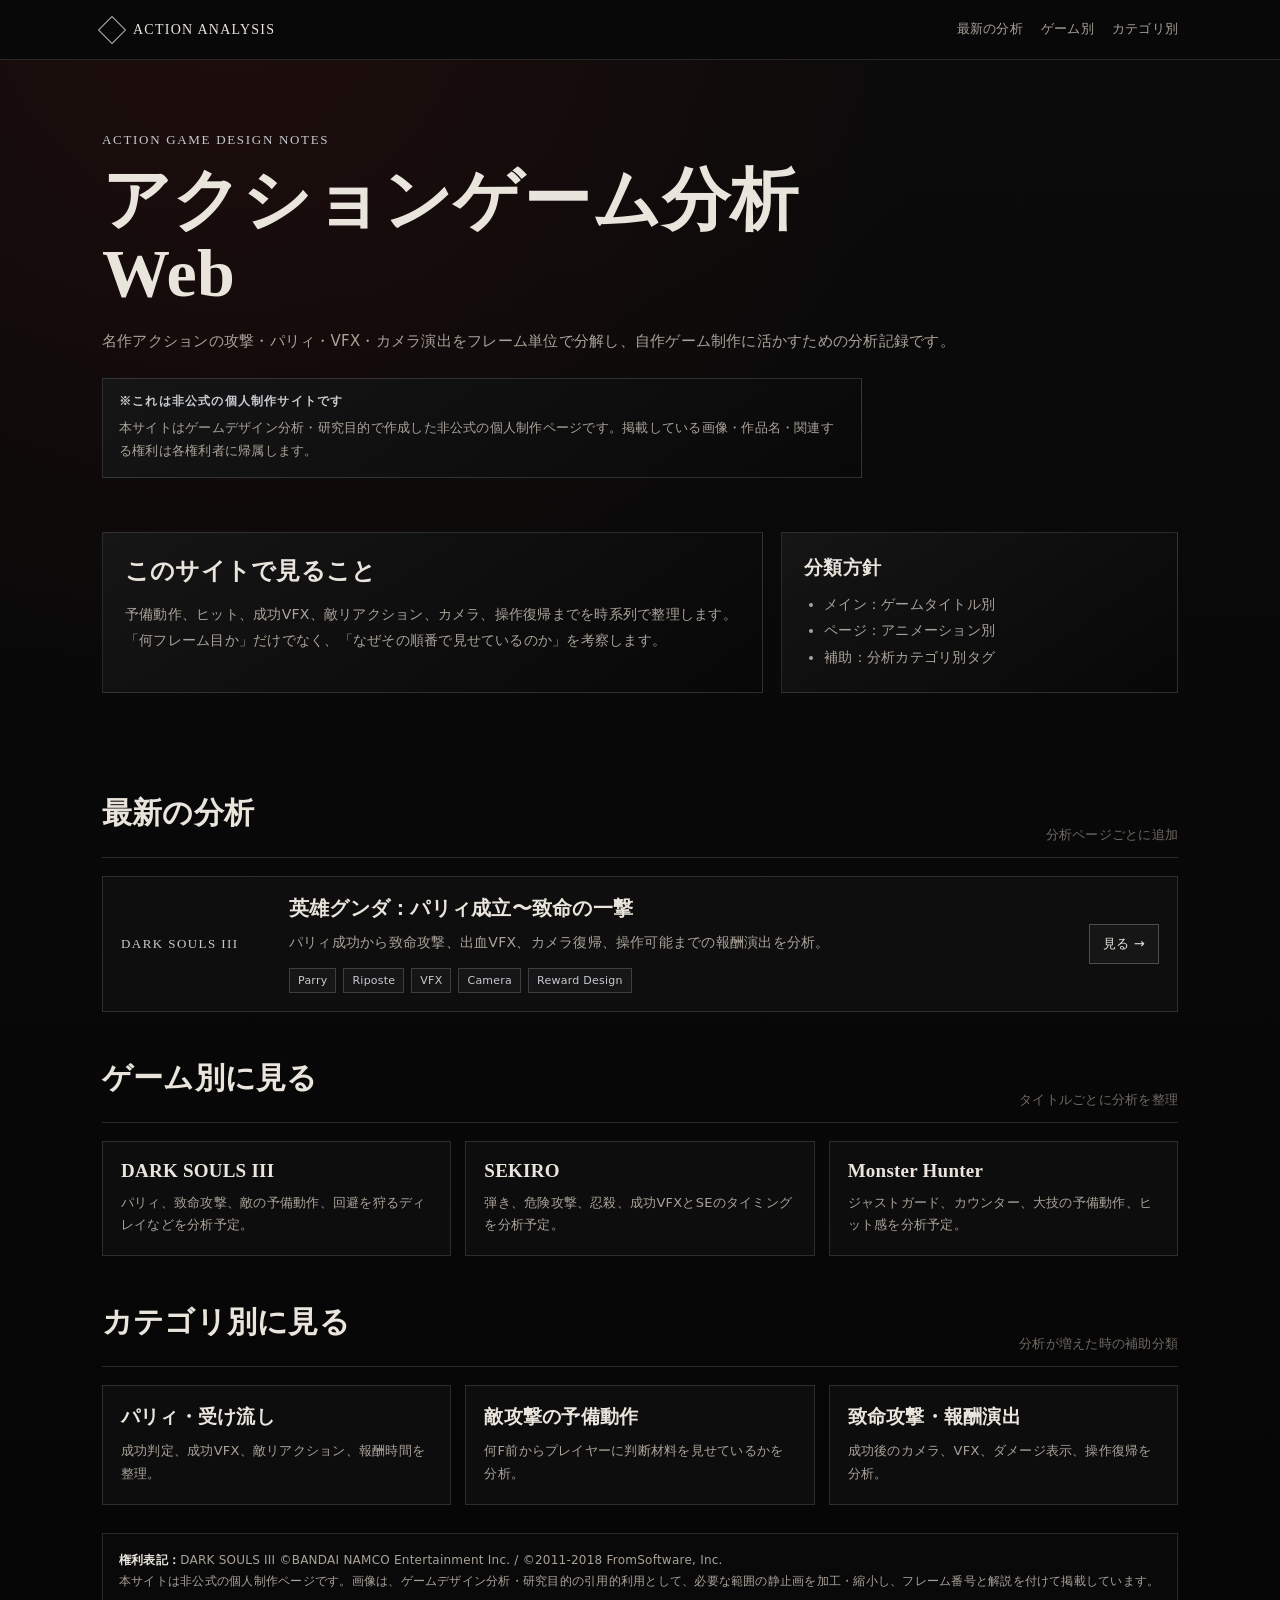
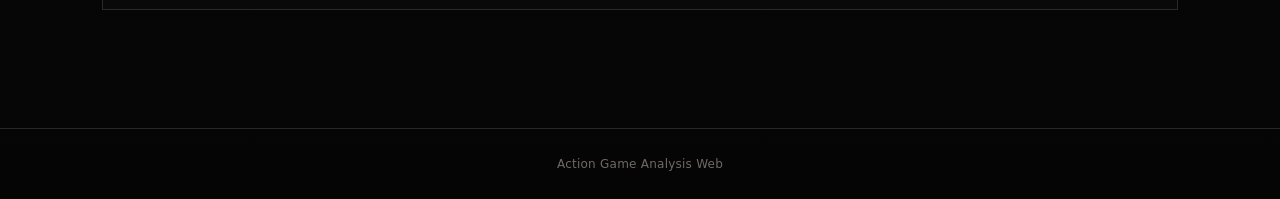
==== commit cb8eb214: "権利表記追加" ====
--- a/index.html
+++ b/index.html
@@ -1 +1 @@
-<!doctype html><html lang="ja"><head><meta charset="utf-8"><meta name="viewport" content="width=device-width, initial-scale=1"><title>アクションゲーム分析Web</title><meta name="description" content="名作アクションの攻撃・パリィ・VFX・カメラ演出をフレーム単位で分解する分析サイト。"><link rel="stylesheet" href="assets/css/style.css"></head><body><header class="site-header"><div class="header-inner"><a class="logo" href="index.html"><span class="logo-mark"></span><span>Action Analysis</span></a><nav class="header-nav"><a href="#latest">最新の分析</a><a href="#games">ゲーム別</a><a href="#categories">カテゴリ別</a></nav></div></header><section class="hero"><div class="kicker">Action Game Design Notes</div><h1>アクションゲーム分析Web</h1><p>名作アクションの攻撃・パリィ・VFX・カメラ演出をフレーム単位で分解し、自作ゲーム制作に活かすための分析記録です。</p></section><section class="quick-notes"><div class="note-panel"><h2>このサイトで見ること</h2><p>予備動作、ヒット、成功VFX、敵リアクション、カメラ、操作復帰までを時系列で整理します。「何フレーム目か」だけでなく、「なぜその順番で見せているのか」を考察します。</p></div><div class="note-panel"><h3>分類方針</h3><ul><li>メイン：ゲームタイトル別</li><li>ページ：アニメーション別</li><li>補助：分析カテゴリ別タグ</li></ul></div></section><main class="main"><section id="latest"><div class="section-title"><h2>最新の分析</h2><p>分析ページごとに追加</p></div><div class="analysis-list"><article class="analysis-item"><div class="game-label">DARK SOULS III</div><div><h3>英雄グンダ：パリィ成立〜致命の一撃</h3><p>パリィ成功から致命攻撃、出血VFX、カメラ復帰、操作可能までの報酬演出を分析。</p><div class="tags"><span class="tag">Parry</span><span class="tag">Riposte</span><span class="tag">VFX</span><span class="tag">Camera</span><span class="tag">Reward Design</span></div></div><a class="btn" href="pages/ds3/gundyr-parry.html">見る →</a></article></div></section><section id="games"><div class="section-title"><h2>ゲーム別に見る</h2><p>タイトルごとに分析を整理</p></div><div class="game-grid"><article class="small-card"><h3>DARK SOULS III</h3><p>パリィ、致命攻撃、敵の予備動作、回避を狩るディレイなどを分析予定。</p></article><article class="small-card"><h3>SEKIRO</h3><p>弾き、危険攻撃、忍殺、成功VFXとSEのタイミングを分析予定。</p></article><article class="small-card"><h3>Monster Hunter</h3><p>ジャストガード、カウンター、大技の予備動作、ヒット感を分析予定。</p></article></div></section><section id="categories"><div class="section-title"><h2>カテゴリ別に見る</h2><p>分析が増えた時の補助分類</p></div><div class="category-grid"><article class="small-card"><h3>パリィ・受け流し</h3><p>成功判定、成功VFX、敵リアクション、報酬時間を整理。</p></article><article class="small-card"><h3>敵攻撃の予備動作</h3><p>何F前からプレイヤーに判断材料を見せているかを分析。</p></article><article class="small-card"><h3>致命攻撃・報酬演出</h3><p>成功後のカメラ、VFX、ダメージ表示、操作復帰を分析。</p></article></div></section><div class="rights"><strong>権利表記：</strong>DARK SOULS III ©BANDAI NAMCO Entertainment Inc. / ©2011-2018 FromSoftware, Inc.<br>本サイトの画像は、ゲームデザイン分析・研究目的の引用的利用として、必要な範囲の静止画を加工・縮小し、フレーム番号と解説を付けて掲載しています。</div></main><footer class="footer">Action Game Analysis Web</footer><script src="assets/js/main.js"></script></body></html>+<!doctype html><html lang="ja"><head><meta charset="utf-8"><meta name="viewport" content="width=device-width, initial-scale=1"><title>アクションゲーム分析Web</title><meta name="description" content="名作アクションの攻撃・パリィ・VFX・カメラ演出をフレーム単位で分解する分析サイト。"><link rel="stylesheet" href="assets/css/style.css"></head><body><header class="site-header"><div class="header-inner"><a class="logo" href="index.html"><span class="logo-mark"></span><span>Action Analysis</span></a><nav class="header-nav"><a href="#latest">最新の分析</a><a href="#games">ゲーム別</a><a href="#categories">カテゴリ別</a></nav></div></header><section class="hero"><div class="kicker">Action Game Design Notes</div><h1>アクションゲーム分析Web</h1><p>名作アクションの攻撃・パリィ・VFX・カメラ演出をフレーム単位で分解し、自作ゲーム制作に活かすための分析記録です。</p><div class="hero-note"><strong>※これは非公式の個人制作サイトです</strong><span>本サイトはゲームデザイン分析・研究目的で作成した非公式の個人制作ページです。掲載している画像・作品名・関連する権利は各権利者に帰属します。</span></div></section><section class="quick-notes"><div class="note-panel"><h2>このサイトで見ること</h2><p>予備動作、ヒット、成功VFX、敵リアクション、カメラ、操作復帰までを時系列で整理します。「何フレーム目か」だけでなく、「なぜその順番で見せているのか」を考察します。</p></div><div class="note-panel"><h3>分類方針</h3><ul><li>メイン：ゲームタイトル別</li><li>ページ：アニメーション別</li><li>補助：分析カテゴリ別タグ</li></ul></div></section><main class="main"><section id="latest"><div class="section-title"><h2>最新の分析</h2><p>分析ページごとに追加</p></div><div class="analysis-list"><article class="analysis-item"><div class="game-label">DARK SOULS III</div><div><h3>英雄グンダ：パリィ成立〜致命の一撃</h3><p>パリィ成功から致命攻撃、出血VFX、カメラ復帰、操作可能までの報酬演出を分析。</p><div class="tags"><span class="tag">Parry</span><span class="tag">Riposte</span><span class="tag">VFX</span><span class="tag">Camera</span><span class="tag">Reward Design</span></div></div><a class="btn" href="pages/ds3/gundyr-parry.html">見る →</a></article></div></section><section id="games"><div class="section-title"><h2>ゲーム別に見る</h2><p>タイトルごとに分析を整理</p></div><div class="game-grid"><article class="small-card"><h3>DARK SOULS III</h3><p>パリィ、致命攻撃、敵の予備動作、回避を狩るディレイなどを分析予定。</p></article><article class="small-card"><h3>SEKIRO</h3><p>弾き、危険攻撃、忍殺、成功VFXとSEのタイミングを分析予定。</p></article><article class="small-card"><h3>Monster Hunter</h3><p>ジャストガード、カウンター、大技の予備動作、ヒット感を分析予定。</p></article></div></section><section id="categories"><div class="section-title"><h2>カテゴリ別に見る</h2><p>分析が増えた時の補助分類</p></div><div class="category-grid"><article class="small-card"><h3>パリィ・受け流し</h3><p>成功判定、成功VFX、敵リアクション、報酬時間を整理。</p></article><article class="small-card"><h3>敵攻撃の予備動作</h3><p>何F前からプレイヤーに判断材料を見せているかを分析。</p></article><article class="small-card"><h3>致命攻撃・報酬演出</h3><p>成功後のカメラ、VFX、ダメージ表示、操作復帰を分析。</p></article></div></section><div class="rights"><strong>権利表記：</strong>DARK SOULS III ©BANDAI NAMCO Entertainment Inc. / ©2011-2018 FromSoftware, Inc.<br>本サイトは非公式の個人制作ページです。画像は、ゲームデザイン分析・研究目的の引用的利用として、必要な範囲の静止画を加工・縮小し、フレーム番号と解説を付けて掲載しています。</div></main><footer class="footer">Action Game Analysis Web</footer><script src="assets/js/main.js"></script></body></html>
--- a/assets/css/style.css
+++ b/assets/css/style.css
@@ -1,2 +1,2 @@
 
-:root{--bg:#080808;--panel:#141414;--panel2:#1b1b1b;--line:rgba(180,186,190,.18);--line2:rgba(180,186,190,.34);--text:#e9e5dd;--sub:#aaa39a;--dim:#706a63;--accent:#93302b;--accent2:#c7cbd0;--max:1120px}*{box-sizing:border-box}html{scroll-behavior:smooth}body{margin:0;background:radial-gradient(circle at 18% 0%,rgba(100,22,20,.22),transparent 34%),linear-gradient(180deg,#0b0b0b 0%,#050505 100%);color:var(--text);font-family:"Yu Gothic","Yu Gothic UI","Hiragino Kaku Gothic ProN","Meiryo",system-ui,sans-serif;letter-spacing:.015em}body:before{content:"";position:fixed;inset:0;pointer-events:none;opacity:.34;background:linear-gradient(rgba(255,255,255,.018) 1px,transparent 1px),linear-gradient(90deg,rgba(255,255,255,.012) 1px,transparent 1px);background-size:46px 46px;mask-image:linear-gradient(to bottom,#000,transparent 78%)}a{color:inherit;text-decoration:none}img{display:block;width:100%;height:auto}.site-header{position:sticky;top:0;z-index:50;background:rgba(8,8,8,.9);backdrop-filter:blur(10px);border-bottom:1px solid var(--line)}.header-inner{max-width:var(--max);margin:0 auto;padding:14px 22px;display:flex;justify-content:space-between;align-items:center;gap:18px}.logo{display:flex;align-items:center;gap:11px;font-family:Georgia,"Times New Roman",serif;font-size:14px;letter-spacing:.09em;text-transform:uppercase}.logo-mark{width:20px;height:20px;border:1px solid var(--accent2);transform:rotate(45deg);opacity:.88}.header-nav{display:flex;gap:18px;color:var(--sub);font-size:13px}.header-nav a{padding:6px 0;border-bottom:1px solid transparent}.header-nav a:hover{color:var(--text);border-color:var(--accent2)}.hero,.main,.quick-notes,.page-hero,.breadcrumb{max-width:var(--max);margin:0 auto}.hero{padding:72px 22px 54px}.kicker{font-size:13px;color:var(--accent2);letter-spacing:.13em;text-transform:uppercase;font-family:Georgia,"Times New Roman",serif;margin-bottom:16px}.hero h1,.page-hero h1{margin:0;font-family:Georgia,"Times New Roman",serif;line-height:1.08}.hero h1{max-width:820px;font-size:clamp(36px,6vw,68px)}.hero p,.page-hero p{max-width:860px;color:var(--sub);line-height:2;font-size:15px}.quick-notes{padding:0 22px 44px;display:grid;grid-template-columns:1.25fr .75fr;gap:18px}.note-panel,.summary-panel{border:1px solid var(--line);background:linear-gradient(145deg,rgba(22,22,22,.94),rgba(8,8,8,.96));padding:22px}.note-panel h2,.note-panel h3,.summary-panel h2,.analysis-section>h2,.section-title h2{margin:0 0 10px;font-family:Georgia,"Times New Roman",serif}.note-panel p,.note-panel li,.summary-panel p,.summary-panel li{color:var(--sub);line-height:1.9;font-size:14px}.note-panel ul,.summary-panel ul{margin:10px 0 0;padding-left:20px}.main{padding:10px 22px 90px}.section-title{margin:46px 0 18px;padding-bottom:13px;border-bottom:1px solid var(--line);display:flex;justify-content:space-between;align-items:end;gap:18px}.section-title h2{font-size:30px}.section-title p{margin:0;color:var(--dim);font-size:13px}.analysis-list{display:grid;gap:14px}.analysis-item{border:1px solid var(--line);background:rgba(16,16,16,.86);display:grid;grid-template-columns:150px 1fr auto;gap:18px;align-items:center;padding:18px}.analysis-item:hover{border-color:var(--line2);background:rgba(21,21,21,.95)}.game-label{color:var(--accent2);font-family:Georgia,"Times New Roman",serif;font-size:13px;letter-spacing:.11em}.analysis-item h3{margin:0 0 8px;font-size:20px}.analysis-item p{margin:0;color:var(--sub);line-height:1.8;font-size:14px}.tags{display:flex;flex-wrap:wrap;gap:7px;margin-top:12px}.tag{color:var(--accent2);border:1px solid rgba(199,203,208,.22);background:rgba(199,203,208,.045);padding:5px 8px;font-size:11px}.btn{display:inline-flex;white-space:nowrap;padding:10px 13px;border:1px solid var(--line2);font-size:13px;background:rgba(255,255,255,.03)}.btn:hover{background:rgba(255,255,255,.07)}.game-grid,.category-grid{display:grid;grid-template-columns:repeat(3,1fr);gap:14px}.small-card{border:1px solid var(--line);background:rgba(14,14,14,.88);padding:18px}.small-card h3{margin:0 0 10px;font-family:Georgia,"Times New Roman",serif;font-size:19px}.small-card p{margin:0;color:var(--sub);line-height:1.75;font-size:13px}.breadcrumb{padding:20px 22px 0;color:var(--dim);font-size:12px}.breadcrumb a{color:var(--sub)}.page-hero{padding:48px 22px 28px}.page-hero h1{max-width:930px;font-size:clamp(34px,5.5vw,62px)}.rule-box{border-left:2px solid var(--accent2);background:rgba(199,203,208,.055);padding:14px 17px;color:var(--sub);line-height:1.85;font-size:14px}.local-nav{display:flex;flex-wrap:wrap;gap:8px;margin:22px 0 34px}.local-nav a{border:1px solid var(--line);background:rgba(0,0,0,.2);color:var(--sub);padding:8px 10px;font-size:12px}.analysis-section{margin-top:54px}.analysis-section>h2{padding-bottom:13px;border-bottom:1px solid var(--line);font-size:30px}.section-lead{color:var(--sub);line-height:1.9;max-width:900px;font-size:14px;margin:14px 0 18px}.frame-table,.compare-table{width:100%;border-collapse:collapse;border:1px solid var(--line);margin:18px 0 22px;font-size:13px}.frame-table th,.frame-table td,.compare-table th,.compare-table td{border-bottom:1px solid rgba(180,186,190,.13);padding:11px 12px;text-align:left;vertical-align:top}.frame-table th,.compare-table th{color:var(--accent2);background:rgba(199,203,208,.055)}.frame-table td,.compare-table td{color:var(--sub);line-height:1.8}.frame-list{display:grid;gap:18px}.frame-card{display:grid;grid-template-columns:1.12fr .88fr;border:1px solid var(--line);background:rgba(12,12,12,.9)}.frame-card:nth-child(even){grid-template-columns:.88fr 1.12fr}.frame-card:nth-child(even) .frame-image{order:2}.frame-card:nth-child(even) .frame-text{order:1}.frame-image{background:#020202}.frame-image img{aspect-ratio:16/9;object-fit:cover;height:100%}.frame-text{padding:22px;display:flex;flex-direction:column;justify-content:center}.frame-no{color:var(--accent2);font-family:Georgia,"Times New Roman",serif;letter-spacing:.1em;margin-bottom:8px}.frame-text h3{margin:0 0 10px;font-size:21px}.frame-text p{color:var(--sub);line-height:1.85;margin:0;font-size:14px}.frame-meta{color:var(--dim);font-size:11px;margin-top:14px;word-break:break-all}.rights{border:1px solid var(--line);background:rgba(10,10,10,.8);padding:16px;margin:28px 0;color:var(--sub);font-size:12px;line-height:1.8}.rights strong{color:var(--text)}.footer{border-top:1px solid var(--line);color:var(--dim);text-align:center;font-size:12px;padding:28px 22px}@media(max-width:880px){.header-nav{display:none}.quick-notes,.analysis-item,.frame-card,.frame-card:nth-child(even){grid-template-columns:1fr}.frame-card:nth-child(even) .frame-image,.frame-card:nth-child(even) .frame-text{order:initial}.game-grid,.category-grid{grid-template-columns:1fr}}
+:root{--bg:#080808;--panel:#141414;--panel2:#1b1b1b;--line:rgba(180,186,190,.18);--line2:rgba(180,186,190,.34);--text:#e9e5dd;--sub:#aaa39a;--dim:#706a63;--accent:#93302b;--accent2:#c7cbd0;--max:1120px}*{box-sizing:border-box}html{scroll-behavior:smooth}body{margin:0;background:radial-gradient(circle at 18% 0%,rgba(100,22,20,.22),transparent 34%),linear-gradient(180deg,#0b0b0b 0%,#050505 100%);color:var(--text);font-family:"Yu Gothic","Yu Gothic UI","Hiragino Kaku Gothic ProN","Meiryo",system-ui,sans-serif;letter-spacing:.015em}body:before{content:"";position:fixed;inset:0;pointer-events:none;opacity:.34;background:linear-gradient(rgba(255,255,255,.018) 1px,transparent 1px),linear-gradient(90deg,rgba(255,255,255,.012) 1px,transparent 1px);background-size:46px 46px;mask-image:linear-gradient(to bottom,#000,transparent 78%)}a{color:inherit;text-decoration:none}img{display:block;width:100%;height:auto}.site-header{position:sticky;top:0;z-index:50;background:rgba(8,8,8,.9);backdrop-filter:blur(10px);border-bottom:1px solid var(--line)}.header-inner{max-width:var(--max);margin:0 auto;padding:14px 22px;display:flex;justify-content:space-between;align-items:center;gap:18px}.logo{display:flex;align-items:center;gap:11px;font-family:Georgia,"Times New Roman",serif;font-size:14px;letter-spacing:.09em;text-transform:uppercase}.logo-mark{width:20px;height:20px;border:1px solid var(--accent2);transform:rotate(45deg);opacity:.88}.header-nav{display:flex;gap:18px;color:var(--sub);font-size:13px}.header-nav a{padding:6px 0;border-bottom:1px solid transparent}.header-nav a:hover{color:var(--text);border-color:var(--accent2)}.hero,.main,.quick-notes,.page-hero,.breadcrumb{max-width:var(--max);margin:0 auto}.hero{padding:72px 22px 54px}.kicker{font-size:13px;color:var(--accent2);letter-spacing:.13em;text-transform:uppercase;font-family:Georgia,"Times New Roman",serif;margin-bottom:16px}.hero h1,.page-hero h1{margin:0;font-family:Georgia,"Times New Roman",serif;line-height:1.08}.hero h1{max-width:820px;font-size:clamp(36px,6vw,68px)}.hero p,.page-hero p{max-width:860px;color:var(--sub);line-height:2;font-size:15px}.hero-note{margin-top:22px;max-width:760px;border:1px solid rgba(180,186,190,.2);background:linear-gradient(145deg,rgba(22,22,22,.92),rgba(8,8,8,.94));padding:14px 16px;display:grid;gap:6px}.hero-note strong{font-size:12px;letter-spacing:.1em;text-transform:uppercase;color:var(--accent2);font-family:Georgia,"Times New Roman",serif}.hero-note span{color:var(--sub);font-size:13px;line-height:1.8}.quick-notes{padding:0 22px 44px;display:grid;grid-template-columns:1.25fr .75fr;gap:18px}.note-panel,.summary-panel{border:1px solid var(--line);background:linear-gradient(145deg,rgba(22,22,22,.94),rgba(8,8,8,.96));padding:22px}.note-panel h2,.note-panel h3,.summary-panel h2,.analysis-section>h2,.section-title h2{margin:0 0 10px;font-family:Georgia,"Times New Roman",serif}.note-panel p,.note-panel li,.summary-panel p,.summary-panel li{color:var(--sub);line-height:1.9;font-size:14px}.note-panel ul,.summary-panel ul{margin:10px 0 0;padding-left:20px}.main{padding:10px 22px 90px}.section-title{margin:46px 0 18px;padding-bottom:13px;border-bottom:1px solid var(--line);display:flex;justify-content:space-between;align-items:end;gap:18px}.section-title h2{font-size:30px}.section-title p{margin:0;color:var(--dim);font-size:13px}.analysis-list{display:grid;gap:14px}.analysis-item{border:1px solid var(--line);background:rgba(16,16,16,.86);display:grid;grid-template-columns:150px 1fr auto;gap:18px;align-items:center;padding:18px}.analysis-item:hover{border-color:var(--line2);background:rgba(21,21,21,.95)}.game-label{color:var(--accent2);font-family:Georgia,"Times New Roman",serif;font-size:13px;letter-spacing:.11em}.analysis-item h3{margin:0 0 8px;font-size:20px}.analysis-item p{margin:0;color:var(--sub);line-height:1.8;font-size:14px}.tags{display:flex;flex-wrap:wrap;gap:7px;margin-top:12px}.tag{color:var(--accent2);border:1px solid rgba(199,203,208,.22);background:rgba(199,203,208,.045);padding:5px 8px;font-size:11px}.btn{display:inline-flex;white-space:nowrap;padding:10px 13px;border:1px solid var(--line2);font-size:13px;background:rgba(255,255,255,.03)}.btn:hover{background:rgba(255,255,255,.07)}.game-grid,.category-grid{display:grid;grid-template-columns:repeat(3,1fr);gap:14px}.small-card{border:1px solid var(--line);background:rgba(14,14,14,.88);padding:18px}.small-card h3{margin:0 0 10px;font-family:Georgia,"Times New Roman",serif;font-size:19px}.small-card p{margin:0;color:var(--sub);line-height:1.75;font-size:13px}.breadcrumb{padding:20px 22px 0;color:var(--dim);font-size:12px}.breadcrumb a{color:var(--sub)}.page-hero{padding:48px 22px 28px}.page-hero h1{max-width:930px;font-size:clamp(34px,5.5vw,62px)}.rule-box{border-left:2px solid var(--accent2);background:rgba(199,203,208,.055);padding:14px 17px;color:var(--sub);line-height:1.85;font-size:14px}.local-nav{display:flex;flex-wrap:wrap;gap:8px;margin:22px 0 34px}.local-nav a{border:1px solid var(--line);background:rgba(0,0,0,.2);color:var(--sub);padding:8px 10px;font-size:12px}.analysis-section{margin-top:54px}.analysis-section>h2{padding-bottom:13px;border-bottom:1px solid var(--line);font-size:30px}.section-lead{color:var(--sub);line-height:1.9;max-width:900px;font-size:14px;margin:14px 0 18px}.frame-table,.compare-table{width:100%;border-collapse:collapse;border:1px solid var(--line);margin:18px 0 22px;font-size:13px}.frame-table th,.frame-table td,.compare-table th,.compare-table td{border-bottom:1px solid rgba(180,186,190,.13);padding:11px 12px;text-align:left;vertical-align:top}.frame-table th,.compare-table th{color:var(--accent2);background:rgba(199,203,208,.055)}.frame-table td,.compare-table td{color:var(--sub);line-height:1.8}.frame-list{display:grid;gap:18px}.frame-card{display:grid;grid-template-columns:1.12fr .88fr;border:1px solid var(--line);background:rgba(12,12,12,.9)}.frame-card:nth-child(even){grid-template-columns:.88fr 1.12fr}.frame-card:nth-child(even) .frame-image{order:2}.frame-card:nth-child(even) .frame-text{order:1}.frame-image{background:#020202}.frame-image img{aspect-ratio:16/9;object-fit:cover;height:100%}.frame-text{padding:22px;display:flex;flex-direction:column;justify-content:center}.frame-no{color:var(--accent2);font-family:Georgia,"Times New Roman",serif;letter-spacing:.1em;margin-bottom:8px}.frame-text h3{margin:0 0 10px;font-size:21px}.frame-text p{color:var(--sub);line-height:1.85;margin:0;font-size:14px}.frame-meta{color:var(--dim);font-size:11px;margin-top:14px;word-break:break-all}.rights{border:1px solid var(--line);background:rgba(10,10,10,.8);padding:16px;margin:28px 0;color:var(--sub);font-size:12px;line-height:1.8}.rights strong{color:var(--text)}.footer{border-top:1px solid var(--line);color:var(--dim);text-align:center;font-size:12px;padding:28px 22px}@media(max-width:880px){.header-nav{display:none}.quick-notes,.analysis-item,.frame-card,.frame-card:nth-child(even){grid-template-columns:1fr}.frame-card:nth-child(even) .frame-image,.frame-card:nth-child(even) .frame-text{order:initial}.game-grid,.category-grid{grid-template-columns:1fr}}
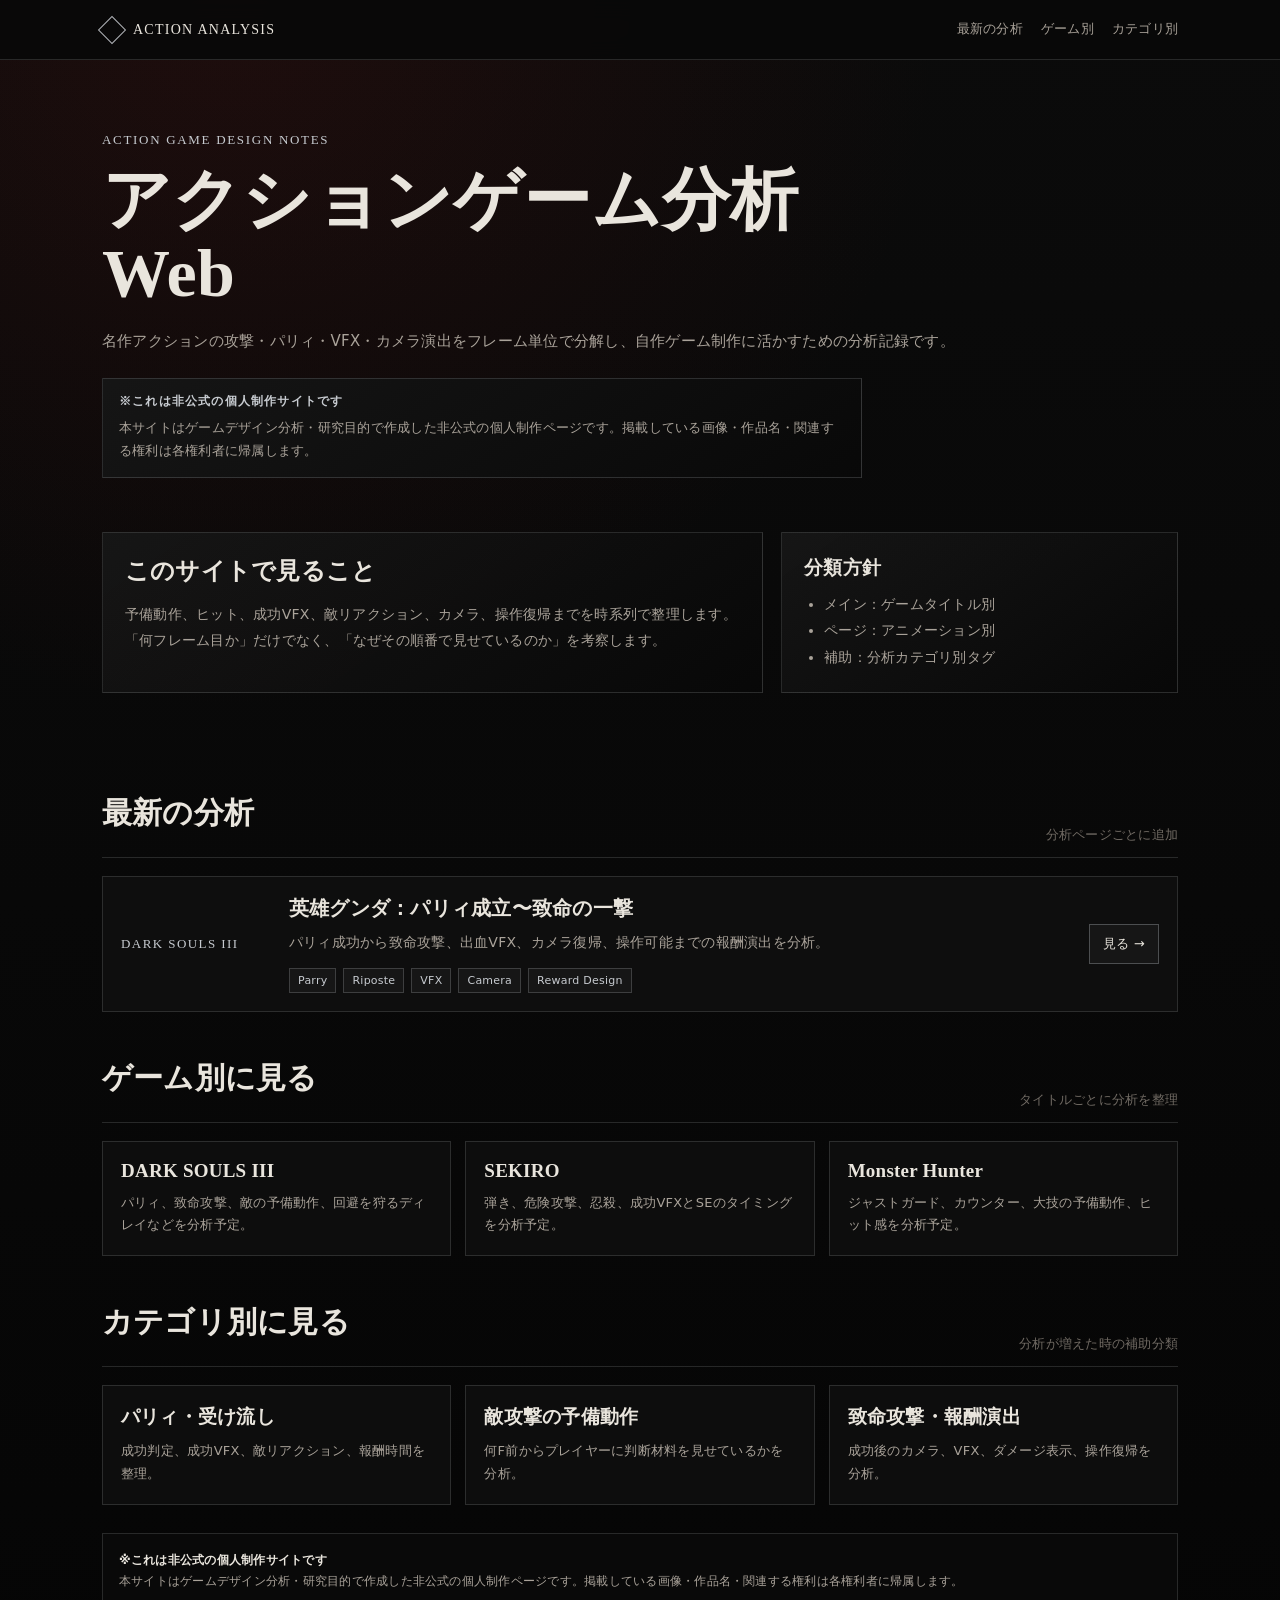
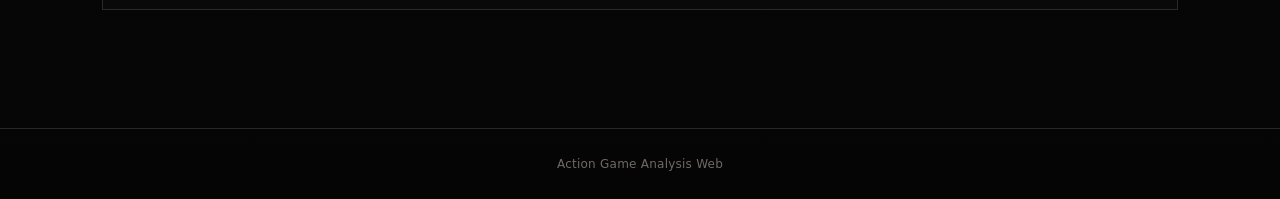
==== commit 439d3984: "権利表記修正" ====
--- a/index.html
+++ b/index.html
@@ -1 +1 @@
-<!doctype html><html lang="ja"><head><meta charset="utf-8"><meta name="viewport" content="width=device-width, initial-scale=1"><title>アクションゲーム分析Web</title><meta name="description" content="名作アクションの攻撃・パリィ・VFX・カメラ演出をフレーム単位で分解する分析サイト。"><link rel="stylesheet" href="assets/css/style.css"></head><body><header class="site-header"><div class="header-inner"><a class="logo" href="index.html"><span class="logo-mark"></span><span>Action Analysis</span></a><nav class="header-nav"><a href="#latest">最新の分析</a><a href="#games">ゲーム別</a><a href="#categories">カテゴリ別</a></nav></div></header><section class="hero"><div class="kicker">Action Game Design Notes</div><h1>アクションゲーム分析Web</h1><p>名作アクションの攻撃・パリィ・VFX・カメラ演出をフレーム単位で分解し、自作ゲーム制作に活かすための分析記録です。</p><div class="hero-note"><strong>※これは非公式の個人制作サイトです</strong><span>本サイトはゲームデザイン分析・研究目的で作成した非公式の個人制作ページです。掲載している画像・作品名・関連する権利は各権利者に帰属します。</span></div></section><section class="quick-notes"><div class="note-panel"><h2>このサイトで見ること</h2><p>予備動作、ヒット、成功VFX、敵リアクション、カメラ、操作復帰までを時系列で整理します。「何フレーム目か」だけでなく、「なぜその順番で見せているのか」を考察します。</p></div><div class="note-panel"><h3>分類方針</h3><ul><li>メイン：ゲームタイトル別</li><li>ページ：アニメーション別</li><li>補助：分析カテゴリ別タグ</li></ul></div></section><main class="main"><section id="latest"><div class="section-title"><h2>最新の分析</h2><p>分析ページごとに追加</p></div><div class="analysis-list"><article class="analysis-item"><div class="game-label">DARK SOULS III</div><div><h3>英雄グンダ：パリィ成立〜致命の一撃</h3><p>パリィ成功から致命攻撃、出血VFX、カメラ復帰、操作可能までの報酬演出を分析。</p><div class="tags"><span class="tag">Parry</span><span class="tag">Riposte</span><span class="tag">VFX</span><span class="tag">Camera</span><span class="tag">Reward Design</span></div></div><a class="btn" href="pages/ds3/gundyr-parry.html">見る →</a></article></div></section><section id="games"><div class="section-title"><h2>ゲーム別に見る</h2><p>タイトルごとに分析を整理</p></div><div class="game-grid"><article class="small-card"><h3>DARK SOULS III</h3><p>パリィ、致命攻撃、敵の予備動作、回避を狩るディレイなどを分析予定。</p></article><article class="small-card"><h3>SEKIRO</h3><p>弾き、危険攻撃、忍殺、成功VFXとSEのタイミングを分析予定。</p></article><article class="small-card"><h3>Monster Hunter</h3><p>ジャストガード、カウンター、大技の予備動作、ヒット感を分析予定。</p></article></div></section><section id="categories"><div class="section-title"><h2>カテゴリ別に見る</h2><p>分析が増えた時の補助分類</p></div><div class="category-grid"><article class="small-card"><h3>パリィ・受け流し</h3><p>成功判定、成功VFX、敵リアクション、報酬時間を整理。</p></article><article class="small-card"><h3>敵攻撃の予備動作</h3><p>何F前からプレイヤーに判断材料を見せているかを分析。</p></article><article class="small-card"><h3>致命攻撃・報酬演出</h3><p>成功後のカメラ、VFX、ダメージ表示、操作復帰を分析。</p></article></div></section><div class="rights"><strong>権利表記：</strong>DARK SOULS III ©BANDAI NAMCO Entertainment Inc. / ©2011-2018 FromSoftware, Inc.<br>本サイトは非公式の個人制作ページです。画像は、ゲームデザイン分析・研究目的の引用的利用として、必要な範囲の静止画を加工・縮小し、フレーム番号と解説を付けて掲載しています。</div></main><footer class="footer">Action Game Analysis Web</footer><script src="assets/js/main.js"></script></body></html>+<!doctype html><html lang="ja"><head><meta charset="utf-8"><meta name="viewport" content="width=device-width, initial-scale=1"><title>アクションゲーム分析Web</title><meta name="description" content="名作アクションの攻撃・パリィ・VFX・カメラ演出をフレーム単位で分解する分析サイト。"><link rel="stylesheet" href="assets/css/style.css"></head><body><header class="site-header"><div class="header-inner"><a class="logo" href="index.html"><span class="logo-mark"></span><span>Action Analysis</span></a><nav class="header-nav"><a href="#latest">最新の分析</a><a href="#games">ゲーム別</a><a href="#categories">カテゴリ別</a></nav></div></header><section class="hero"><div class="kicker">Action Game Design Notes</div><h1>アクションゲーム分析Web</h1><p>名作アクションの攻撃・パリィ・VFX・カメラ演出をフレーム単位で分解し、自作ゲーム制作に活かすための分析記録です。</p><div class="hero-note"><strong>※これは非公式の個人制作サイトです</strong><span>本サイトはゲームデザイン分析・研究目的で作成した非公式の個人制作ページです。掲載している画像・作品名・関連する権利は各権利者に帰属します。</span></div></section><section class="quick-notes"><div class="note-panel"><h2>このサイトで見ること</h2><p>予備動作、ヒット、成功VFX、敵リアクション、カメラ、操作復帰までを時系列で整理します。「何フレーム目か」だけでなく、「なぜその順番で見せているのか」を考察します。</p></div><div class="note-panel"><h3>分類方針</h3><ul><li>メイン：ゲームタイトル別</li><li>ページ：アニメーション別</li><li>補助：分析カテゴリ別タグ</li></ul></div></section><main class="main"><section id="latest"><div class="section-title"><h2>最新の分析</h2><p>分析ページごとに追加</p></div><div class="analysis-list"><article class="analysis-item"><div class="game-label">DARK SOULS III</div><div><h3>英雄グンダ：パリィ成立〜致命の一撃</h3><p>パリィ成功から致命攻撃、出血VFX、カメラ復帰、操作可能までの報酬演出を分析。</p><div class="tags"><span class="tag">Parry</span><span class="tag">Riposte</span><span class="tag">VFX</span><span class="tag">Camera</span><span class="tag">Reward Design</span></div></div><a class="btn" href="pages/ds3/gundyr-parry.html">見る →</a></article></div></section><section id="games"><div class="section-title"><h2>ゲーム別に見る</h2><p>タイトルごとに分析を整理</p></div><div class="game-grid"><article class="small-card"><h3>DARK SOULS III</h3><p>パリィ、致命攻撃、敵の予備動作、回避を狩るディレイなどを分析予定。</p></article><article class="small-card"><h3>SEKIRO</h3><p>弾き、危険攻撃、忍殺、成功VFXとSEのタイミングを分析予定。</p></article><article class="small-card"><h3>Monster Hunter</h3><p>ジャストガード、カウンター、大技の予備動作、ヒット感を分析予定。</p></article></div></section><section id="categories"><div class="section-title"><h2>カテゴリ別に見る</h2><p>分析が増えた時の補助分類</p></div><div class="category-grid"><article class="small-card"><h3>パリィ・受け流し</h3><p>成功判定、成功VFX、敵リアクション、報酬時間を整理。</p></article><article class="small-card"><h3>敵攻撃の予備動作</h3><p>何F前からプレイヤーに判断材料を見せているかを分析。</p></article><article class="small-card"><h3>致命攻撃・報酬演出</h3><p>成功後のカメラ、VFX、ダメージ表示、操作復帰を分析。</p></article></div></section><div class="rights"><strong>※これは非公式の個人制作サイトです</strong><br>本サイトはゲームデザイン分析・研究目的で作成した非公式の個人制作ページです。掲載している画像・作品名・関連する権利は各権利者に帰属します。</div></main><footer class="footer">Action Game Analysis Web</footer><script src="assets/js/main.js"></script></body></html>
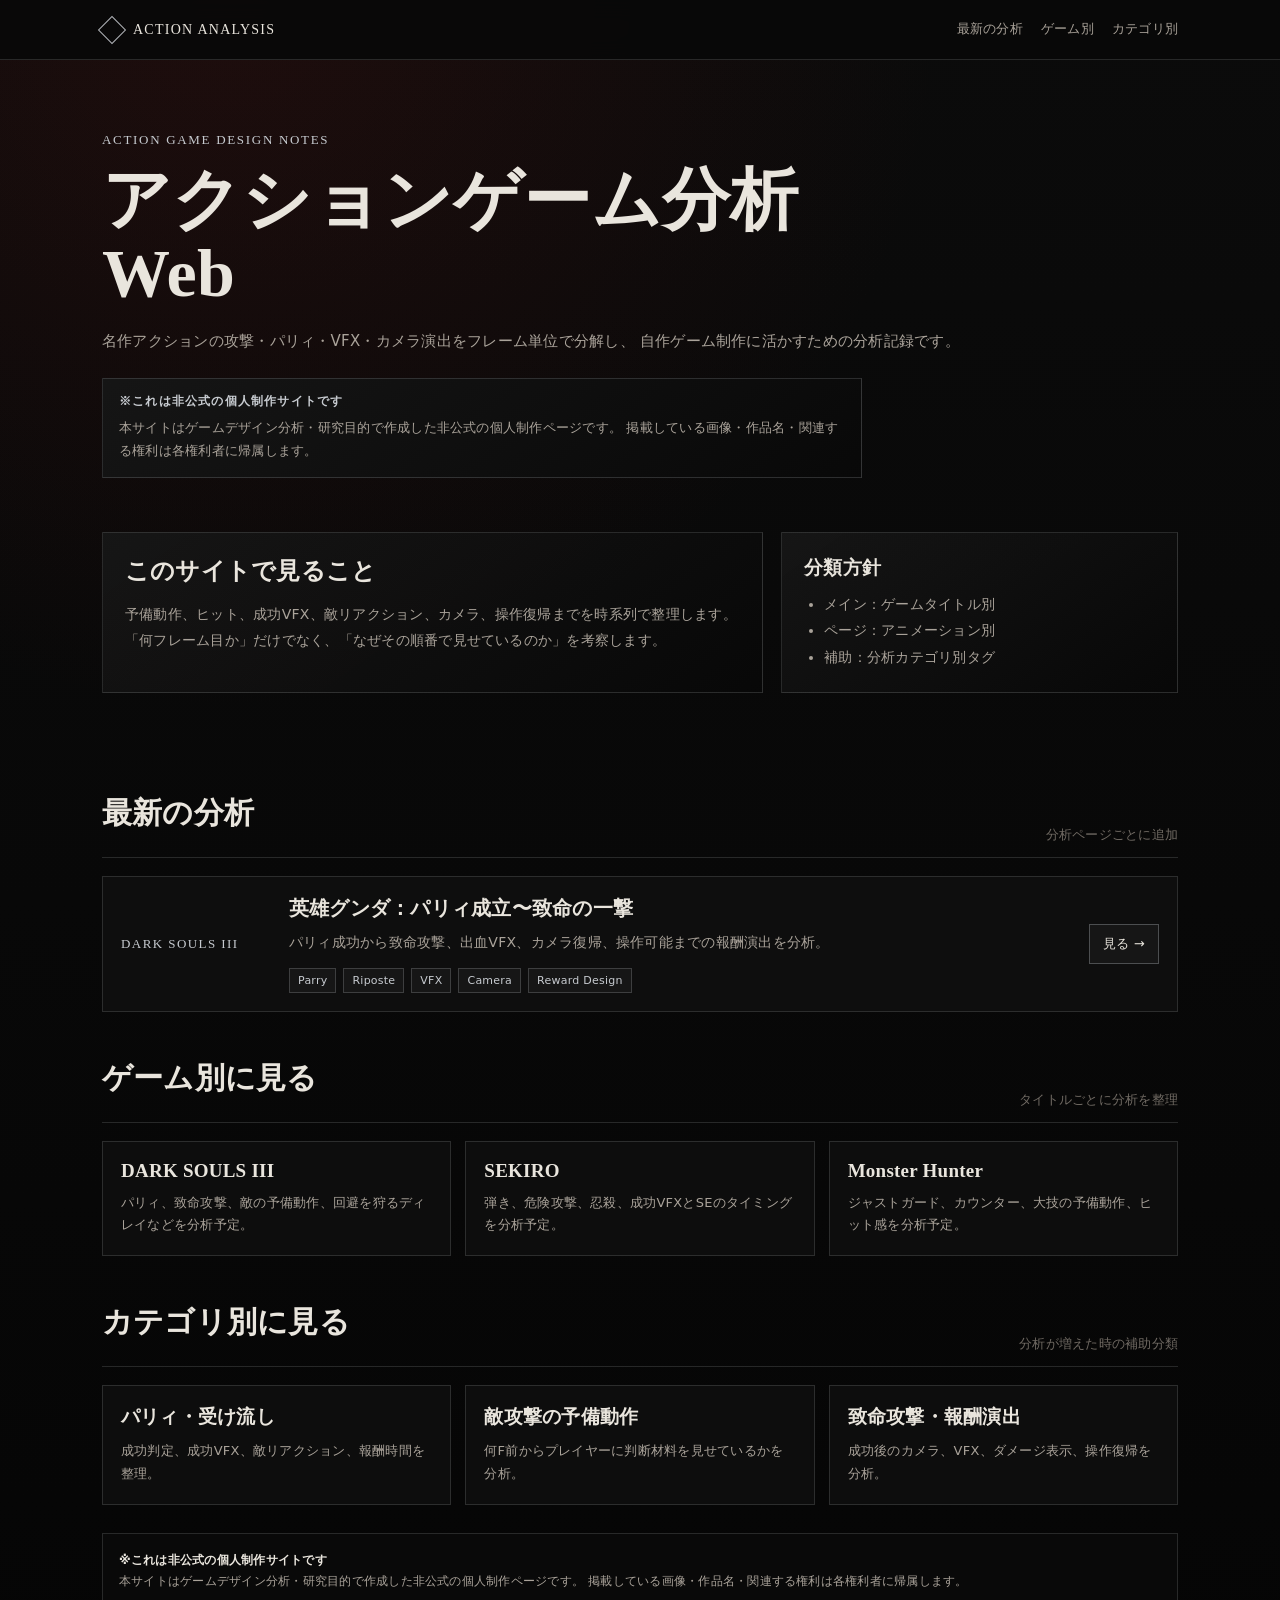
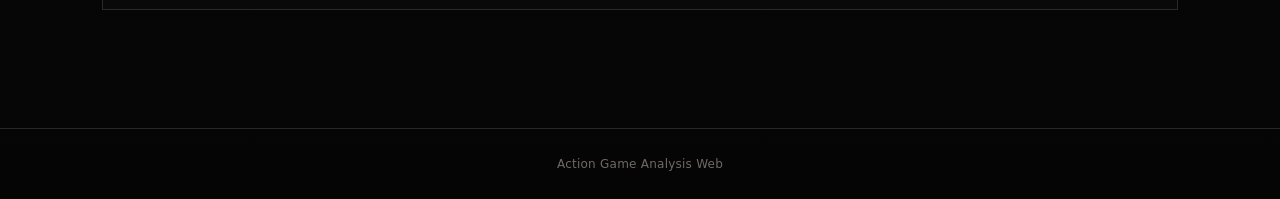
==== commit 28b03217: "HTMLを分かりやすくした" ====
--- a/index.html
+++ b/index.html
@@ -1 +1,165 @@
-<!doctype html><html lang="ja"><head><meta charset="utf-8"><meta name="viewport" content="width=device-width, initial-scale=1"><title>アクションゲーム分析Web</title><meta name="description" content="名作アクションの攻撃・パリィ・VFX・カメラ演出をフレーム単位で分解する分析サイト。"><link rel="stylesheet" href="assets/css/style.css"></head><body><header class="site-header"><div class="header-inner"><a class="logo" href="index.html"><span class="logo-mark"></span><span>Action Analysis</span></a><nav class="header-nav"><a href="#latest">最新の分析</a><a href="#games">ゲーム別</a><a href="#categories">カテゴリ別</a></nav></div></header><section class="hero"><div class="kicker">Action Game Design Notes</div><h1>アクションゲーム分析Web</h1><p>名作アクションの攻撃・パリィ・VFX・カメラ演出をフレーム単位で分解し、自作ゲーム制作に活かすための分析記録です。</p><div class="hero-note"><strong>※これは非公式の個人制作サイトです</strong><span>本サイトはゲームデザイン分析・研究目的で作成した非公式の個人制作ページです。掲載している画像・作品名・関連する権利は各権利者に帰属します。</span></div></section><section class="quick-notes"><div class="note-panel"><h2>このサイトで見ること</h2><p>予備動作、ヒット、成功VFX、敵リアクション、カメラ、操作復帰までを時系列で整理します。「何フレーム目か」だけでなく、「なぜその順番で見せているのか」を考察します。</p></div><div class="note-panel"><h3>分類方針</h3><ul><li>メイン：ゲームタイトル別</li><li>ページ：アニメーション別</li><li>補助：分析カテゴリ別タグ</li></ul></div></section><main class="main"><section id="latest"><div class="section-title"><h2>最新の分析</h2><p>分析ページごとに追加</p></div><div class="analysis-list"><article class="analysis-item"><div class="game-label">DARK SOULS III</div><div><h3>英雄グンダ：パリィ成立〜致命の一撃</h3><p>パリィ成功から致命攻撃、出血VFX、カメラ復帰、操作可能までの報酬演出を分析。</p><div class="tags"><span class="tag">Parry</span><span class="tag">Riposte</span><span class="tag">VFX</span><span class="tag">Camera</span><span class="tag">Reward Design</span></div></div><a class="btn" href="pages/ds3/gundyr-parry.html">見る →</a></article></div></section><section id="games"><div class="section-title"><h2>ゲーム別に見る</h2><p>タイトルごとに分析を整理</p></div><div class="game-grid"><article class="small-card"><h3>DARK SOULS III</h3><p>パリィ、致命攻撃、敵の予備動作、回避を狩るディレイなどを分析予定。</p></article><article class="small-card"><h3>SEKIRO</h3><p>弾き、危険攻撃、忍殺、成功VFXとSEのタイミングを分析予定。</p></article><article class="small-card"><h3>Monster Hunter</h3><p>ジャストガード、カウンター、大技の予備動作、ヒット感を分析予定。</p></article></div></section><section id="categories"><div class="section-title"><h2>カテゴリ別に見る</h2><p>分析が増えた時の補助分類</p></div><div class="category-grid"><article class="small-card"><h3>パリィ・受け流し</h3><p>成功判定、成功VFX、敵リアクション、報酬時間を整理。</p></article><article class="small-card"><h3>敵攻撃の予備動作</h3><p>何F前からプレイヤーに判断材料を見せているかを分析。</p></article><article class="small-card"><h3>致命攻撃・報酬演出</h3><p>成功後のカメラ、VFX、ダメージ表示、操作復帰を分析。</p></article></div></section><div class="rights"><strong>※これは非公式の個人制作サイトです</strong><br>本サイトはゲームデザイン分析・研究目的で作成した非公式の個人制作ページです。掲載している画像・作品名・関連する権利は各権利者に帰属します。</div></main><footer class="footer">Action Game Analysis Web</footer><script src="assets/js/main.js"></script></body></html>+<!doctype html>
+<html lang="ja">
+<head>
+    <meta charset="utf-8">
+    <meta name="viewport" content="width=device-width, initial-scale=1">
+    <title>アクションゲーム分析Web</title>
+    <meta name="description" content="名作アクションの攻撃・パリィ・VFX・カメラ演出をフレーム単位で分解する分析サイト。">
+    <link rel="stylesheet" href="assets/css/style.css">
+
+    <!-- Google tag (gtag.js) -->
+    <script async src="https://www.googletagmanager.com/gtag/js?id=G-NN587WGLJ1"></script>
+    <script>
+        window.dataLayer = window.dataLayer || [];
+        function gtag() { dataLayer.push(arguments); }
+        gtag('js', new Date());
+
+        gtag('config', 'G-NN587WGLJ1');
+    </script>
+</head>
+
+<body>
+    <header class="site-header">
+        <div class="header-inner">
+            <a class="logo" href="index.html">
+                <span class="logo-mark"></span>
+                <span>Action Analysis</span>
+            </a>
+
+            <nav class="header-nav">
+                <a href="#latest">最新の分析</a>
+                <a href="#games">ゲーム別</a>
+                <a href="#categories">カテゴリ別</a>
+            </nav>
+        </div>
+    </header>
+
+    <section class="hero">
+        <div class="kicker">Action Game Design Notes</div>
+        <h1>アクションゲーム分析Web</h1>
+        <p>
+            名作アクションの攻撃・パリィ・VFX・カメラ演出をフレーム単位で分解し、
+            自作ゲーム制作に活かすための分析記録です。
+        </p>
+
+        <div class="hero-note">
+            <strong>※これは非公式の個人制作サイトです</strong>
+            <span>
+                本サイトはゲームデザイン分析・研究目的で作成した非公式の個人制作ページです。
+                掲載している画像・作品名・関連する権利は各権利者に帰属します。
+            </span>
+        </div>
+    </section>
+
+    <section class="quick-notes">
+        <div class="note-panel">
+            <h2>このサイトで見ること</h2>
+            <p>
+                予備動作、ヒット、成功VFX、敵リアクション、カメラ、操作復帰までを時系列で整理します。
+                「何フレーム目か」だけでなく、「なぜその順番で見せているのか」を考察します。
+            </p>
+        </div>
+
+        <div class="note-panel">
+            <h3>分類方針</h3>
+            <ul>
+                <li>メイン：ゲームタイトル別</li>
+                <li>ページ：アニメーション別</li>
+                <li>補助：分析カテゴリ別タグ</li>
+            </ul>
+        </div>
+    </section>
+
+    <main class="main">
+        <section id="latest">
+            <div class="section-title">
+                <h2>最新の分析</h2>
+                <p>分析ページごとに追加</p>
+            </div>
+
+            <div class="analysis-list">
+                <article class="analysis-item">
+                    <div class="game-label">DARK SOULS III</div>
+
+                    <div>
+                        <h3>英雄グンダ：パリィ成立〜致命の一撃</h3>
+                        <p>
+                            パリィ成功から致命攻撃、出血VFX、カメラ復帰、操作可能までの報酬演出を分析。
+                        </p>
+
+                        <div class="tags">
+                            <span class="tag">Parry</span>
+                            <span class="tag">Riposte</span>
+                            <span class="tag">VFX</span>
+                            <span class="tag">Camera</span>
+                            <span class="tag">Reward Design</span>
+                        </div>
+                    </div>
+
+                    <a class="btn" href="pages/ds3/gundyr-parry.html">見る →</a>
+                </article>
+            </div>
+        </section>
+
+        <section id="games">
+            <div class="section-title">
+                <h2>ゲーム別に見る</h2>
+                <p>タイトルごとに分析を整理</p>
+            </div>
+
+            <div class="game-grid">
+                <article class="small-card">
+                    <h3>DARK SOULS III</h3>
+                    <p>パリィ、致命攻撃、敵の予備動作、回避を狩るディレイなどを分析予定。</p>
+                </article>
+
+                <article class="small-card">
+                    <h3>SEKIRO</h3>
+                    <p>弾き、危険攻撃、忍殺、成功VFXとSEのタイミングを分析予定。</p>
+                </article>
+
+                <article class="small-card">
+                    <h3>Monster Hunter</h3>
+                    <p>ジャストガード、カウンター、大技の予備動作、ヒット感を分析予定。</p>
+                </article>
+            </div>
+        </section>
+
+        <section id="categories">
+            <div class="section-title">
+                <h2>カテゴリ別に見る</h2>
+                <p>分析が増えた時の補助分類</p>
+            </div>
+
+            <div class="category-grid">
+                <article class="small-card">
+                    <h3>パリィ・受け流し</h3>
+                    <p>成功判定、成功VFX、敵リアクション、報酬時間を整理。</p>
+                </article>
+
+                <article class="small-card">
+                    <h3>敵攻撃の予備動作</h3>
+                    <p>何F前からプレイヤーに判断材料を見せているかを分析。</p>
+                </article>
+
+                <article class="small-card">
+                    <h3>致命攻撃・報酬演出</h3>
+                    <p>成功後のカメラ、VFX、ダメージ表示、操作復帰を分析。</p>
+                </article>
+            </div>
+        </section>
+
+        <div class="rights">
+            <strong>※これは非公式の個人制作サイトです</strong><br>
+            本サイトはゲームデザイン分析・研究目的で作成した非公式の個人制作ページです。
+            掲載している画像・作品名・関連する権利は各権利者に帰属します。
+        </div>
+    </main>
+
+    <footer class="footer">
+        Action Game Analysis Web
+    </footer>
+
+    <script src="assets/js/main.js"></script>
+</body>
+</html>
